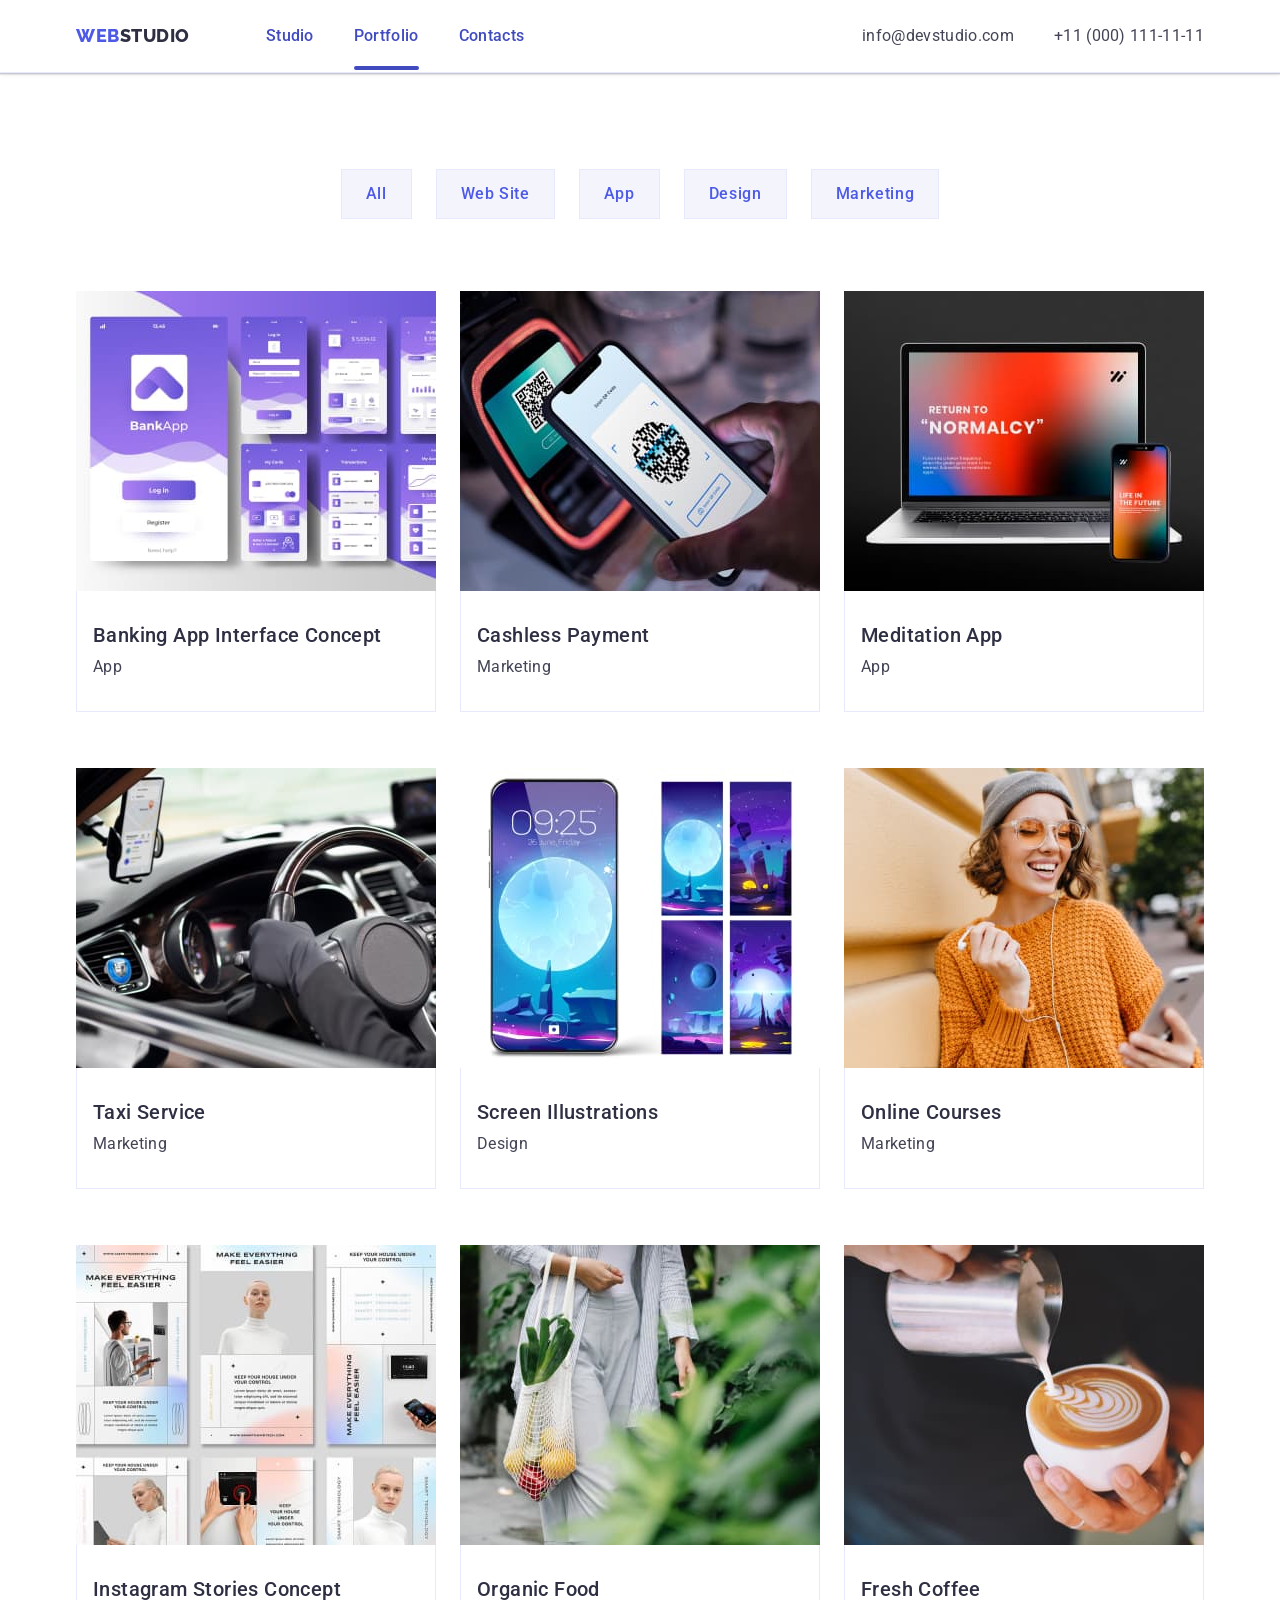
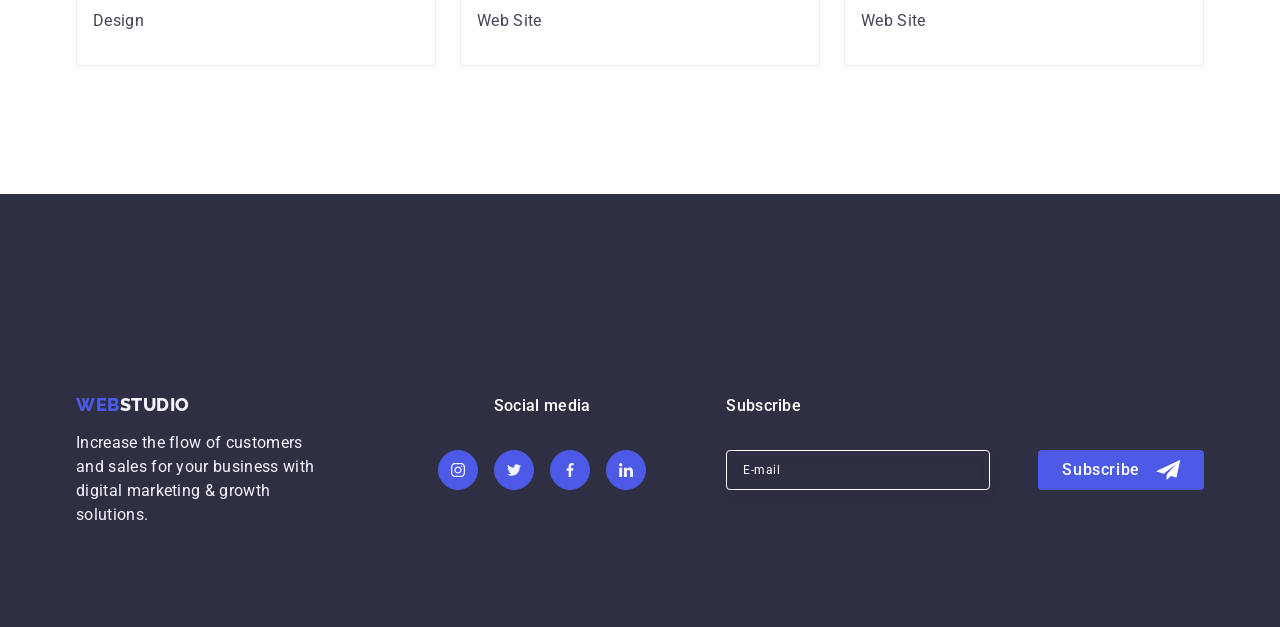
==== portfolio.html @ 53529ffe "first update" ====
<!DOCTYPE html>
<html lang="en">
<head>
    <meta charset="UTF-8">
    <meta http-equiv="X-UA-Compatible" content="IE=edge">
    <meta name="viewport" content="width=device-width, initial-scale=1.0">
    <link rel="preconnect" href="https://fonts.googleapis.com">
    <link rel="preconnect" href="https://fonts.gstatic.com" crossorigin>
    <link href="https://fonts.googleapis.com/css2?family=Raleway:wght@400;500;700;900&family=Roboto:wght@400;500;700;900&display=swap" rel="stylesheet">
    <link rel="stylesheet" href="https://cdnjs.cloudflare.com/ajax/libs/modern-normalize/2.0.0/modern-normalize.min.css" integrity="sha512-4xo8blKMVCiXpTaLzQSLSw3KFOVPWhm/TRtuPVc4WG6kUgjH6J03IBuG7JZPkcWMxJ5huwaBpOpnwYElP/m6wg==" crossorigin="anonymous" referrerpolicy="no-referrer"> 
    <title>Studio</title>
    <link rel="stylesheet" href="https://cdnjs.cloudflare.com/ajax/libs/modern-normalize/2.0.0/modern-normalize.min.css" integrity="sha512-4xo8blKMVCiXpTaLzQSLSw3KFOVPWhm/TRtuPVc4WG6kUgjH6J03IBuG7JZPkcWMxJ5huwaBpOpnwYElP/m6wg==" crossorigin="anonymous" referrerpolicy="no-referrer"> 
    <link rel="stylesheet" href="./css/style.css">   
</head>
<body>
     <!--Header-->
    <header class="header">
           <div class="head-nav container">
        <nav class="header-nav">
            <a class="logo link" href="./index.html">Web<span class="logo-primary">Studio</span></a>
            <ul class="nav-list list">
                <li><a class="header-links link " href="./index.html">Studio</a></li>
                <li><a class="header-links link active" href="./portfolio.html">Portfolio</a></li>
                <li><a class="header-links link " href="">Contacts</a></li>
            </ul>
        </nav>
        <address class="contact list">
        <ul class="contact-list list">
            <li><a class="contact link" href="mailto:info@devstudio.com">info@devstudio.com</a></li>
            <li><a class="contact link" href="tel:+110001111111">+11 (000) 111-11-11</a></li>
            
        </ul>
    </address>
</div>
</header>
<!--Portfolio-->
    <main>  
        <section class="portfolio">
            <div class="portfolio-class container">
            <h1 class="visually-hidden">main heading</h1>
            <ul class="portfolio_list list">
                <li><button class="heading-button" type="button">All</button></li>
                <li><button class="heading-button" type="button">Web Site</button></li>
                <li><button class="heading-button" type="button">App</button></li>
                <li><button class="heading-button" type="button">Design</button></li>
                <li><button class="heading-button" type="button">Marketing</button></li>
            </ul>
            <ul class="team_list list">
                <li class="team_list_list" >
                   <a class="portfolio-link link" href="">
                    <div class="work-img-overflow">
                        <img src="./images/bankingapp.jpg" alt="bankingapp" width="360">
                        <p class="team_list-block-text">14 Stylish and User-Friendly App Design Concepts · Task Manager App · Calorie Tracker App · Exotic Fruit Ecommerce App · Cloud Storage App
                        </p>
                    </div>
                    <div class="portfolio-link_list"> 
                    <h2 class="team-heading">Banking App Interface Concept</h2>
                    <p class="team-pr">App</p>
                </div>
                </a>
                </li>
                <li class="team_list_list">
                    <a class="portfolio-link link" href="">
                        <div class="work-img-overflow">
                        <img src="./images/payments.jpg" alt="cashlesspayments" width="360">
                        <p class="team_list-block-text">14 Stylish and User-Friendly App Design Concepts · Task Manager App · Calorie Tracker App · Exotic Fruit Ecommerce App · Cloud Storage App
                        </p>
                    </div>
                    <div class="portfolio-link_list">    
                    <h2 class="team-heading">Cashless Payment</h2>
                    <p class="team-pr">Marketing</p>
            </div>
                </a> 
                </li>
                <li class="team_list_list">
                    <a class="portfolio-link link" href="">
                        <div class="work-img-overflow">
                        <img src="./images/meditation.jpg" alt="Meditation-App" width="360">
                        <p class="team_list-block-text">14 Stylish and User-Friendly App Design Concepts · Task Manager App · Calorie Tracker App · Exotic Fruit Ecommerce App · Cloud Storage App
                        </p>
                </div>
                    <div class="portfolio-link_list">  
                    <h2 class="team-heading">Meditation App</h2>
                    <p class="team-pr">App</p>
                </div>
                </a>
                </li>
                <li class="team_list_list">
                   <a class="portfolio-link link" href="">
                    <div class="work-img-overflow">
                    <img src="./images/taxiservice.jpg" alt="taxiservice" width="360">
                    <p class="team_list-block-text">14 Stylish and User-Friendly App Design Concepts · Task Manager App · Calorie Tracker App · Exotic Fruit Ecommerce App · Cloud Storage App
                    </p>
                </div>

                    <div class="portfolio-link_list">  
                    <h2 class="team-heading">Taxi Service</h2>
                    <p class="team-pr">Marketing</p>
                </div>
                </a>
                </li>
                <li class="team_list_list">
                  <a class="portfolio-link link" href="">
                    <div class="work-img-overflow">
                    <img src="./images/screen.jpg" alt="Screen-Illustrations" width="360">
                    <p class="team_list-block-text">14 Stylish and User-Friendly App Design Concepts · Task Manager App · Calorie Tracker App · Exotic Fruit Ecommerce App · Cloud Storage App
                    </p>
                </div>
                    <div class="portfolio-link_list"> 
                    <h2 class="team-heading">Screen Illustrations</h2>
                    <p class="team-pr">Design</p>
                </div>
                </a>
                </li>
                <li class="team_list_list">
                    <a class="portfolio-link link" href="">
                        <div class="work-img-overflow">
                        <img src="./images/courses.jpg" alt="online-courses" width="360">
                        <p class="team_list-block-text">14 Stylish and User-Friendly App Design Concepts · Task Manager App · Calorie Tracker App · Exotic Fruit Ecommerce App · Cloud Storage App
                        </p>
                    </div>
                    <div class="portfolio-link_list">
                    <h2 class="team-heading">Online Courses</h2>
                    <p class="team-pr">Marketing</p>
                </div>
                </a>
                </li>
                <li class="team_list_list">
                  <a class="portfolio-link link" href="">
                    <div class="work-img-overflow">
                    <img src="./images/insta.jpg" alt="Instagram-Stories-Concept" width="360">
                    <p class="team_list-block-text">14 Stylish and User-Friendly App Design Concepts · Task Manager App · Calorie Tracker App · Exotic Fruit Ecommerce App · Cloud Storage App
                    </p>

            </div>
                        <div class="portfolio-link_list">    
                    <h2 class="team-heading">Instagram Stories Concept</h2>
                    <p class="team-pr">Design</p>
                </div>
         </a>
    </li>
                <li class="team_list_list">
                  <a class="portfolio-link link" href="">
                    <div class="work-img-overflow">
                    <img src="./images/organic_food.jpg" alt="Organic-Food" width="360">
                    <p class="team_list-block-text">14 Stylish and User-Friendly App Design Concepts · Task Manager App · Calorie Tracker App · Exotic Fruit Ecommerce App · Cloud Storage App
                    </p>
                </div>
                    <div class="portfolio-link_list">    
                    <h2 class="team-heading">Organic Food</h2>
                    <p class="team-pr">Web Site</p>
                </div>
           </a>
        </li>
                <li class="team_list_list">
                    <a class="portfolio-link link" href="">
                        <div class="work-img-overflow">
                        <img src="./images/freshcofe.jpg" alt="Fresh-Coffee" width="360">
                        <p class="team_list-block-text">14 Stylish and User-Friendly App Design Concepts · Task Manager App · Calorie Tracker App · Exotic Fruit Ecommerce App · Cloud Storage App
                        </p>
                    </div>
                    <div class="portfolio-link_list">    
                    <h2 class="team-heading">Fresh Coffee</h2>
                    <p class="team-pr">Web Site</p>
                </div>
            </a>               
       </li>

            </ul>
        </div>
        </section>
    </main>

  <!--Footer-->
  <footer class="footer">
    <div class="footer-container container">
        <div class="footer-parag-logo">
        <a class="logo link logo-footer" href="./index.html">Web<span class="logo-primary-foter">Studio</span></a>            
<p class="footer-paraf">Increase the flow of customers and  sales for your business with digital marketing & growth solutions.</p>
</div>
<div class="socialmedia">
<p class="socialmedia-title">Social media</p>
    <ul class="socialmedia-block-icon list" >
            <li class="team-block-items"><a class="socialmedia-block-media link" href="#"><svg class="team-block-svg" width="24" height="24">
                <use href="./images/icons.svg#icon-instagram-2"></use>
            </svg>
            </a>
        </li>
            <li class="team-block-items"><a class="socialmedia-block-media link" href="#"><svg class="team-block-svg" width="24" height="24">
                <use href="./images/icons.svg#icon-Group"></use>
               </svg>
            </a>
        </li>
            <li class="team-block-items"><a class="socialmedia-block-media link"  href="#"><svg class="team-block-svg" width="24" height="24">
                <use href="./images/icons.svg#icon-facebook-1"></use>
               </svg>
            </a>
        </li >
            <li class="team-block-items"><a class="socialmedia-block-media link" href="#"><svg class="team-block-svg" width="24" height="24">
                <use href="./images/icons.svg#icon-linkedin-1"></use>
               </svg>
            </a>
        </li>
    </ul>    
</div>
<div class="subscribe-class">
    <p class="subscribe">Subscribe</p>
    <form class="form-subscribe">
        <label class="subscribe-label">
        <input id="email"
        class="subscribe-input" 
        type="email" 
        name="email" 
        placeholder="E-mail"></label>
<button class="subscribe-button" type="submit">Subscribe
<svg class="button-subscribe-svg"  width="24" height="24">
<use href="./images/icons.svg#icon-icon-send"></use>  </svg>
</button>
</form>
</div>
</div>
</footer>
</body>
</html>
---- css/style.css ----
*, ::after, ::before {
  box-sizing: border-box;}

:root {
    --color-logo:#4D5AE5;
    --color-backa:#2E2F42;
    --color-new:#e7e9fc;
  }

body {
    font-family: 'Roboto', sans-serif;
    color: #434455;
    background-color: #FFFFFF;
    font-style: normal;
  }
  ul{
	list-style-type: none;
  padding-left: 0; 
  margin: 0;
  }
  
  img {
    display: block;
  }
  main {
    flex-grow: 1;
}
  h1, h2, h3, h4, h5, h6, p { 
    margin-top: 0; 
    margin-bottom: 0; 
}
 .head-nav{
      display: flex;
      justify-content: space-between;
      align-items: center;
 }
  .link{ 
      text-decoration:none;
  }
  .list{
      list-style: none;
      margin: 0;
      padding-left: 0;
  }
   /* --Header 3--*/
  .header{
    border-bottom: 1px solid var(--color-new);
    box-shadow:0px 2px 1px rgba(46, 47, 66, 0.08), 0px 1px 1px rgba(46, 47, 66, 0.16), 0px 1px 6px rgba(46, 47, 66, 0.08);
  }
  .container{
    width: 1158px;
    margin: 0 auto;
    padding: 0 15px 0 15px;
    
  }
   
  .header-nav{
    display: flex; 
    align-items: center; 
  }
  .logo{
      font-family: 'Raleway',sans-serif;
      font-weight: 800;
      font-size: 18px;
      line-height: 1.17;
      letter-spacing: 0.03em;
      text-transform: uppercase;
      color:var(--color-logo);
      text-decoration: none;
      margin-right: 76px;
      }
  .logo-primary{
      font-family: 'Raleway';
      font-weight: 800;
      font-size: 18px;
      line-height: 1.17;
      text-transform: uppercase;
      color: var(--color-backa);
      text-decoration: none;
  }

 .address{
      display: flex;
      justify-content: space-between;
 }
 .nav-list{
        display: flex;
        gap: 40px;
        padding: 24px 0;

 }
  .header-links{
        color:  #404bbf; ;
        font-family: 'Roboto',sans-serif;
        font-style: normal;
        font-weight: 500;
        font-size: 16px;
        line-height: 24px;
        letter-spacing: 0.02em;
        line-height: 1.5;
        padding: 24px 0;
        transition:250ms cubic-bezier(0.4, 0, 0.2, 1); 
   
  }
  .header-links:hover,
  .header-links:focus{
    color:#404BBF;
    transition: color 250ms;
  
    
  }

  .active{
    position: relative;
    transition:color 250ms cubic-bezier(0.4, 0, 0.2, 1);
  }

  .active::after {
    content: '';
    position: absolute;
    bottom: -1px; 
    left: 0; 
    width: 100%;
    height: 4px;
    background-color: #404bbf; 
    border-radius: 2px; 
 
  }
  .contact-list{
    display: flex;
    gap: 40px;
  }
  .contact{
      font-family:'Roboto',sans-serif;
      font-style: normal;
      font-weight: 400;
      font-size: 16px;
      line-height: 24px;
      letter-spacing: 0.02em;
      color: #434455;
      text-decoration: none;
      transition: color 250ms cubic-bezier(0.4, 0, 0.2, 1);
      
    
  }
  .contact:hover,
  .contact:focus{
    color: #404bbf;
    transition: color 250ms;
    transition-timing-function: cubic-bezier(0.4, 0, 0.2, 1);
  }
  .contact_list {
    font-style: normal
  }

  /* --Section 2--*/
  .section-second{
    padding: 120px 0;
  }

  .visually-hidden { position: absolute; 
    width: 1px; 
    height: 1px; 
    margin: -1px; 
    border: 0; 
    padding: 0; 
    white-space: nowrap; 
    clip-path: inset(100%); 
    clip: rect(0 0 0 0); 
    overflow: hidden; }
  .main-section{
    padding: 188px 0;
    background: #2E2F42; 
    background-image: linear-gradient(
      to bottom,
      rgba(46, 47, 66, 0.7),
      rgba(46, 47, 66, 0.7)
      ),
      url(../images/people-office_1.jpg);
    background-repeat: no-repeat; 
    background-size:cover;
    background-position: center;
    transition: background-color 250ms cubic-bezier(0.4, 0, 0.2, 1);
    max-width: 1440px;
    margin: 0 auto;
    
  }

  .main-fon-icon{
    display: flex;
    align-items: center;
    justify-content: center;
    height: 112px;
    margin-bottom: 8px; 
    background-color:#F4F4FD;
    padding: 24px 100px 24px 100px ;
    border: #F4F4FD;
    border-radius: 4px;
  }
  .main-fist-section{
    display: flex;
    flex-direction: column;
    align-items: center;
  }
    .main-section_text{
      display: block;
      text-align: center;
    font-weight: 700;
    font-size: 56px;
    line-height:60px;
    color: #FFFFFF;
    letter-spacing: 0.02em;
    line-height: 1.07;
    max-width: 496px; 
    margin-left: auto; 
    margin-right: auto;
    margin-bottom: 48px;
    margin-bottom: 8px;
  
  }

 .main-section_button{
  font-family: "Roboto", sans-serif;
    background: var(--color-logo);
    letter-spacing: 0.04em;
    color: #FFFFFF;
    cursor: pointer;
    border: #4D5AE5;
    text-align: center;
    background-color: #4d5ae5;
    border-radius: 4px; 
    display: block;
    min-width: 169px;
    height: 56px;
    border: none;
    margin: 0 auto; 
    transition:background-color 250ms cubic-bezier(0.4, 0, 0.2, 1); 
    
 
} 
.main-section_button:hover,
.main-section_button:focus {
  background-color: #404BBF;
 align-items: center;
 transition: color 250ms;
 transition-timing-function: cubic-bezier(0.4, 0, 0.2, 1);
  
}
.main-section-goal {
      display: flex;
      gap: 24px;
}
.main-section-list{
  width:  calc((100% - 72px) / 4);
  padding-left: 0;
  
}
.main-section-heading{
      font-family: 'Roboto',sans-serif;
      font-weight: 500;
      font-size: 20px;
      line-height: 24px;
      letter-spacing: 0.02em;
      color: var(--color-backa); 
      padding-bottom: 8px; 
      
}
.main-section-heading-paraf{
      font-family: 'Roboto',sans-serif;
      font-weight: 400;
      font-size: 16px;
      line-height: 24px;
      letter-spacing: 0.02em;
}

 /* --Section 3--*/
.images{
  padding-bottom: 120px;
}
.images-title{
      font-size: 36px;
      line-height: 1.11;
      text-align: center;
      margin-bottom: 72px;
      text-transform: capitalize;
      color:var(--color-backa);
      margin-left: auto; 
      margin-right: auto;
}
.images-gadget{
    display: flex;
    gap: 24px;
}
.images-gadget-list{
  width: calc((100% - 48px) / 3);
  padding-left: 0;
}
.team{
    background-color: #F4F4FD;
      margin: 0 auto;  
      padding: 120px 0;  
}
.our-team-list{
  display: flex; 
  gap: 24px;
}
.our-team{
    font-size: 36px;
    line-height: 1.11;
    text-align: center;
    margin-bottom: 72px;
    margin-top: 120px;
    letter-spacing: 0.02em;
    color:var(--color-backa);
    text-transform: capitalize;
    margin-left: auto; 
    margin-right: auto;
}
.employee{ 
  padding: 32px 0;
}
.team-head{
  font-family: 'Roboto';
  font-style: normal;
  font-weight: 500;
  font-size: 20px;
  line-height: 24px;
    color: var(--color-backa);
    line-height: 1.2;
    margin-bottom: 8px;
    text-align: center;
    
}
.team-paraf{
    font-family:'Roboto',sans-serif;
    font-weight: 400;
    font-size: 16px;
    line-height: 24px;
    letter-spacing: 0.02em;
    line-height: 1.5;
    color: #434455;
    text-align:center;
}
.team-img{
  background-color: #FFFFFF
}
.team-info-link{
  background-color: #FFFFFF;
  box-shadow: 0px 1px 6px rgba(46, 47, 66, 0.08), 0px 1px 1px rgba(46, 47, 66, 0.16), 0px 2px 1px rgba(46, 47, 66, 0.08);
  border-radius: 0px 0px 4px 4px;
  margin-bottom:120px;
  width: calc((100% - 72px) / 4);
  padding-left: 0;
  
}
.team-information{
    display: flex;
    gap: 24px;  
  }
.team-block-pad{
  padding: 32px 0;
}
  .team-block-icon{
    display: flex;
    justify-content: center;
    gap:24px;
    padding-top:8px ;
   }

  .team-block-items{
    width: 40px;
    height: 40px;
    
  }
 .team-block-media{
  background-color: #4D5AE5;
  display: flex;
  align-items: center;
  justify-content: center;
  padding: 12px;
  border-radius: 50%;
  border: 1px solid #4D5AE5;
  width: 100%;
  height: 100%;
  transition:background-color 250ms cubic-bezier(0.4, 0, 0.2, 1); 
  
 }
 
 .team-block-media:hover,
 .team-block-media:focus {
  background-color:#404BBF;
  color: #404bbf; 
 }
  .team-block-svg{
    fill:#f4f4fd;
  }
  
  /* --Section 5--*/

.customers-title{
text-align: center;
font-weight: 700;
font-size: 36px;
line-height: 40px;
letter-spacing: 0.02em;
text-transform: capitalize;
color: #2E2F42;
margin-left: auto; 
margin-right: auto;
padding-top: 120px;
margin-bottom: 72px;
line-height: 1.11;
}

.customers-icon-logo{
padding: 16px 32px;
width: 100%;
  height: 100%;
  border: 1px solid #8E8F99;
  border-radius: 4px;
  display: flex;
  align-items:center;
  justify-content: center;;
  color: #8e8f99;
  transition : border-color 250ms cubic-bezier(0.4, 0, 0.2, 1), color 250ms cubic-bezier(0.4, 0, 0.2, 1); 
}
  .customers-icon-logo:hover,
  .customers-icon-logo:focus{
    border-color: #404bbf;  
    color: #404bbf; 

}

.customers{
  padding: 120px 0;
;
}
.customers-icon{
  margin-left: auto;
  margin-right: auto;
  height:88px;
  width:  calc((100% - 120px) / 6);
  transition: color 250ms;
}

.customers-item{
  display: flex;
  gap: 24px;  
}
.customers-pict{
  fill: currentColor;
}
.customers-pict:hover,
.customers-pict:focus{
  fill: #4D5AE5;
}

 /* --footer--*/
.footer{
  background: var(--color-backa);
  padding: 100px 0;
}
.footer-container{
  display: flex;
  align-items: baseline;
  
}
.footer-parag-logo{
  margin-right: 120px;
}
.logo-footer{
  display: inline-block;
  margin-bottom: 16px; 
}

.footer-paraf{
    font-family: 'Roboto',sans-serif;
    font-weight: 400;
    font-size: 16px;
    line-height: 24px;
    letter-spacing: 0.02em;
    color: #F4F4FD;
    max-width: 264px;
}
.logo-primary-foter{
font-family: 'Raleway';
font-style: normal;
font-weight: 800;
font-size: 18px;
line-height: 21px;
color: #F4F4FD;

}
.socialmedia-title{
font-weight: 500;
font-size: 16px;
line-height: 24px;
color: #FFFFFF;
padding-bottom: 16px;
line-height: 1.5;
letter-spacing: 0.02em;
margin-bottom: 16px;
}
.socialmedia {
  display: flex;
  flex-flow: column;
  align-items: center;
  justify-content: right;
}
.socialmedia-block-icon{
  display: flex;
  gap: 16px;
}
.subscribe{
font-weight: 500;
font-size: 16px;
line-height: 24px;
letter-spacing: 0.02em;
color: #FFFFFF;
margin-bottom: 16px;
}

.form-subscribe{
display: flex;
gap: 24px;
padding-top: 16px;



}
.subscribe-class{
  margin-left: 80px;
  display: flex;
  flex-direction: column;
  margin-top: 100px;
  
}
.subscribe-label{
display: flex;
flex-direction: column;
}
.subscribe-input{
  border: 1px solid #FFFFFF;
filter: drop-shadow(0px 4px 4px rgba(0, 0, 0, 0.15));
border-radius: 4px;
background:#2E2F42;
color: #FFFFFF;
font-weight: 400;
font-size: 12px;
line-height: 24px;
display: flex;
align-items: center;
letter-spacing: 0.04em;
width: 264px; 
height: 40px;
background-color: transparent; 
line-height: 1.5;
letter-spacing: 0.04em;
padding-left: 16px; 

}
.subscribe-input::placeholder{
  font-weight: 400;
  font-size: 12px;
  line-height: 24px;
  letter-spacing: 0.04em;
  color: #ffffff; 
  }
.subscribe-button{
  display: flex;
justify-content: center;
align-items: center;
padding: 8px 24px;
bottom: 42.31%;
background: #4D5AE5;
border-radius: 4px;
color: #FFFFFF;
font-family: "Roboto", sans-serif;
line-height: 1.5;
margin-left: 24px;
font-style: normal;
font-weight: 500;
font-size: 16px;
line-height: 24px;
text-align: center;
letter-spacing: 0.04em;
cursor: pointer;
border-color:#4D5AE5;
border-radius:4px;
min-width: 165px;
height: 40px;
border: none;

}
.subscribe-label{
gap:24px;
}
.subscribe-button:hover,
.subscribe-button:focus{
  border-color: #404BBF;
  border-radius: 4px;
  color: 250ms cubic-bezier(0.4, 0, 0.2, 1);
}
.button-subscribe-svg{
  margin-left: 16px;
}


/* --portfolio--*/
.address{
  font-style: normal;
  justify-content: center;
}
.portfolio{
  padding: 96px 0 120px 0;
}
.portfolio_list{
  display: flex;
  justify-content: center;
  gap: 24px; 
  margin-bottom: 72px;

}
.portfolio-link{
  display: block; 
  transition: box-shadow 250ms cubic-bezier(0.4, 0, 0.2, 1); 
}

.portfolio-link_list{
  padding: 32px 16px;
  border: 1px solid var(--color-new);
  border-top: none; 
  margin-bottom: 8px;
}
.heading-button{
    background-color:  #F4F4FD;
    border: 1px solid var(--color-new);
    color:  #4d5ae5;
    font-family: "Roboto", sans-serif;
    font-weight: 500;
    font-size: 16px;
    line-height: 1.5;
    letter-spacing: 0.04em;
    cursor: pointer;
    padding: 12px 24px 12px 24px;
    transition:color 250ms cubic-bezier(0.4, 0, 0.2, 1), background-color 250ms cubic-bezier(0.4, 0, 0.2, 1), border-color 250ms cubic-bezier(0.4, 0, 0.2, 1), box-shadow 250ms cubic-bezier(0.4, 0, 0.2, 1);
   
}
.heading-button:hover,
.heading-button:focus {
    background-color: #404BBF;
    font-family: "Roboto", sans-serif;
    font-weight: 500;
    font-size: 16px;
    line-height: 24px;
    border: 1px solid transparent;
    letter-spacing: 0.04em;
    color: #FFFFFF;
    border-radius: 4px;
     transition: color 250ms;
     transition-timing-function: cubic-bezier(0.4, 0, 0.2, 1);
     box-shadow: 0px 3px 1px rgba(0, 0, 0, 0.1), 0px 2px 1px rgba(0, 0, 0, 0.08), 0px 2px 2px rgba(0, 0, 0, 0.12); 

    }

  .team_list {
    display: flex;
    flex-wrap: wrap;
    column-gap: 24px;
    row-gap: 48px;
  }
.team_list_list{
  width: calc((100% - 48px) / 3);
  padding-left: 0;
  transition: box-shadow 250ms cubic-bezier(0.4, 0, 0.2, 1); 

}

.work-img-overflow{ 
  position: relative; 
  overflow: hidden; 
}
.portfolio-link:hover .team_list-block-text,
.portfolio-link:focus .team_list-block-text{
  transform: translateY(0%);
}

.portfolio-link:hover,
.portfolio-link:focus {
  box-shadow:0px 1px 6px rgba(46, 47, 66, 0.08), 0px 1px 1px rgba(46, 47, 66, 0.16), 0px 2px 1px rgba(46, 47, 66, 0.08);
}
.team_list-block-text{
  position: absolute;
  top: 0;
  left: 0;
  height: 100%;
  width: 100%;
  transform: translateY(100%);
  transition: transform 250ms cubic-bezier(0.4, 0, 0.2, 1);
  background-color: #4d5ae5;
  font-size: 16px;
  line-height: 1.5;
  letter-spacing: 0.02em; 
  color: #f4f4fd; 
  padding: 40px 32px; 
}
  

.team-heading{
  font-family: 'Roboto', sans-serif;
  font-weight: 500;
  font-size: 20px;
  line-height: 24px;
  letter-spacing: 0.02em;
  color: var(--color-backa);
  line-height: 1.2;
  margin-bottom: 8px;
  text-align: left;
  
}
.team-pr{
  font-family:'Roboto',sans-serif;
  font-weight: 400;
  font-size: 16px;
  line-height: 24px;
  letter-spacing: 0.02em;
  line-height: 1.5;
  color: #434455;
  text-align:left;
}

.socialmedia-block-media{
  background-color: #4D5AE5;
  display: flex;
  align-items: center;
  justify-content: center;
  padding: 12px;
  border-radius: 50%;
  border: 1px solid #4D5AE5;
  width: 100%;
  height: 100%;
  transition:background-color 250ms cubic-bezier(0.4, 0, 0.2, 1);
}
 .socialmedia-block-media:hover,
 .socialmedia-block-media:focus {
  background-color: rgba(49, 208, 170, 1);
}

.backdrop{
  position: fixed;
  top: 0;
  width: 100%;
  height: 100%;
  z-index: 2;
  background-color: rgba(46, 47, 66, 0.4);
  transition: opacity 250ms cubic-bezier(0.4, 0, 0.2, 1), visibility 250ms cubic-bezier(0.4, 0, 0.2, 1); 
}

  .modal{
    position: absolute;
    top: 50%;
    left: 50%;
    transform: translate(-50%,-50%);
    min-height:584px ;
    width:408px ;
    background: #FCFCFC;
    box-shadow: 0px 1px 1px rgba(0, 0, 0, 0.14), 0px 1px 3px rgba(0, 0, 0, 0.12), 0px 2px 1px rgba(0, 0, 0, 0.2);
    border-radius: 4px;
    transition: transform 250ms cubic-bezier(0.4, 0, 0.2, 1);
    padding: 72px 24px 24px; 
  }
  .modal-btn{
    position: absolute;
      right: 24px;
      top: 24px;
      width: 24px;
      height: 24px;
      background: #E7E9FC;
      border: 1px solid rgba(0, 0, 0, 0.1);
      border-radius:50%;
      cursor: pointer;
      display: flex;
      align-items:center;
      justify-content: center;
      padding: 0;
      transition: background-color 250ms cubic-bezier(0.4, 0, 0.2, 1), border 250ms cubic-bezier(0.4, 0, 0.2, 1); 
    
    }
    .modal-btn:hover,  
    .modal-btn:focus{
      fill: #ffffff;
      background-color: #404bbf; 
      border: none;
    } 
    
    .button_icon{
      transition: fill 250ms cubic-bezier(0.4, 0, 0.2, 1);
    }


.is-hidden{
  visibility:hidden;
  opacity:0;
  pointer-events:none;
}
.name-form{
  margin-bottom: 8px;
}
.form-paraf{
font-weight: 500;
font-size: 16px;
line-height: 24px;
letter-spacing: 0.02em;
color: #2E2F42;
text-align: center;
margin-bottom: 16px;
}
.form{
  display: flex;
  flex-direction: column;
  padding: 8px;
  max-width: 360px;

}
.wrap-form{
  position: relative;
  margin-bottom: 8px;
}

.form-block-svg{
  position: absolute;
  transform: translateY(-50%); 
  top:50%;
  left: 16px;
  color:#2E2F42;
  stroke: #2E2F42;
  transition: fill 250ms cubic-bezier(0.4, 0, 0.2, 1); 
}
.form-block-svg:hover{
  stroke:#4D5AE5;
  fill: #4D5AE5;
}
.form-input:focus + .form-block-svg {
  fill:   #4D5AE5;

  }




.form-label{
display: flex;
flex-direction: column;
font-style: normal;
font-weight: 400;
font-size: 12px;
line-height: 14px;
letter-spacing: 0.04em;
line-height: 1.17;
color: #8e8f99;
display: block; 
margin-bottom: 4px;


}

.form-input{
  position: relative;
  border:1px solid rgba(46, 47, 66, 0.4);
  border-radius: 4px;
  width: 100%;
  height: 40px;
  display: block;
  margin: 8px 0px 8px 0px;
  padding-left: 38px;
  outline: transparent;
  border-color: 300ms linear;
  transition: border-color 250ms cubic-bezier(0.4, 0, 0.2, 1);
  outline: transparent;
  background-color: transparent; 
}

.form-input:hover,
.form-input:focus{
  border-color: #4D5AE5;
  border-radius: 4px;
  color: 250ms cubic-bezier(0.4, 0, 0.2, 1);
}


.textarea-cnt{
  margin-bottom: 16px;
}
.form-textarea{
  width: 100%; 
  border:1px solid rgba(46, 47, 66, 0.4);
  border-radius: 4px;
  padding: 8px 16px;
  height: 120px;
  display: block;
  resize: none;
  padding-top: 8px;
  padding-left: 16px;
  font-size: 12px;
  line-height: 1.17; 
  letter-spacing: 0.04em;
  color: rgba(46, 47, 66, 0.4);
  background-color: transparent; 
  outline: transparent;
  resize: none; 
  transition: border-color 250ms cubic-bezier(0.4, 0, 0.2, 1);
}
.form-textarea:hover,
.form-textarea:focus{
  border-color: #4D5AE5;
  border-radius: 4px;
  color: 250ms cubic-bezier(0.4, 0, 0.2, 1);
}
.form-textarea::placeholder{
  font-weight: 400;
  font-size: 12px;
  line-height: 14px;
  letter-spacing: 0.04em;
  color: rgba(46, 47, 66, 0.4);
}

.form-button{
  text-align: center;
  font-weight: 500;
  background-color: #4d5ae5;
  border-radius: 4px; 
  line-height: 1.5;
  letter-spacing: 0.04em;
  display: block;
  min-width: 169px;
  height: 56px;
  border: none;
  margin: 0 auto; 
  transition:background-color 250ms cubic-bezier(0.4, 0, 0.2, 1); 
  color: #FFFFFF;
  margin-top: 24px;
  margin-bottom: 24px;
  cursor: pointer;
  box-shadow: 0px 4px 4px rgba(0, 0, 0, 0.15);
  
}
.form-button:hover,
.form-button:focus {
  background-color: #404BBF;
 align-items: center;
 transition: color 250ms;
 transition-timing-function: cubic-bezier(0.4, 0, 0.2, 1);
}
.checkbox-form{
  margin-bottom: 24px;
}
.agree-form{
font-weight: 400;
font-size: 12px;
line-height:  1.17;
letter-spacing: 0.04em;
color: #8E8F99;
cursor: pointer;
align-items:center;
}
.agree-form a{
font-weight: 400;
font-size: 12px;
line-height: 16px;
letter-spacing: 0.04em;
text-decoration-line: underline;
color: #4D5AE5;
padding-left: 8px;
text-decoration: underline;
}
.checkbox-span {
  display: inline-flex;
  align-items: center;
  justify-content: center;
  fill: transparent; 
  width: 16px;
  height: 16px;
  border: 1px solid rgba(46, 47, 66, 0.4); 
  border-radius: 2px;
  transition: background-color 250ms cubic-bezier(0.4, 0, 0.2, 1), border 250ms cubic-bezier(0.4, 0, 0.2, 1), fill 250ms cubic-bezier(0.4, 0, 0.2, 1);
}
  .checkbox:checked + .agree-form span{
  background: #404bbf;
  border: none;
fill:#F4F4FD; 
}

.checkbox-link{
  text-decoration: underline;
}
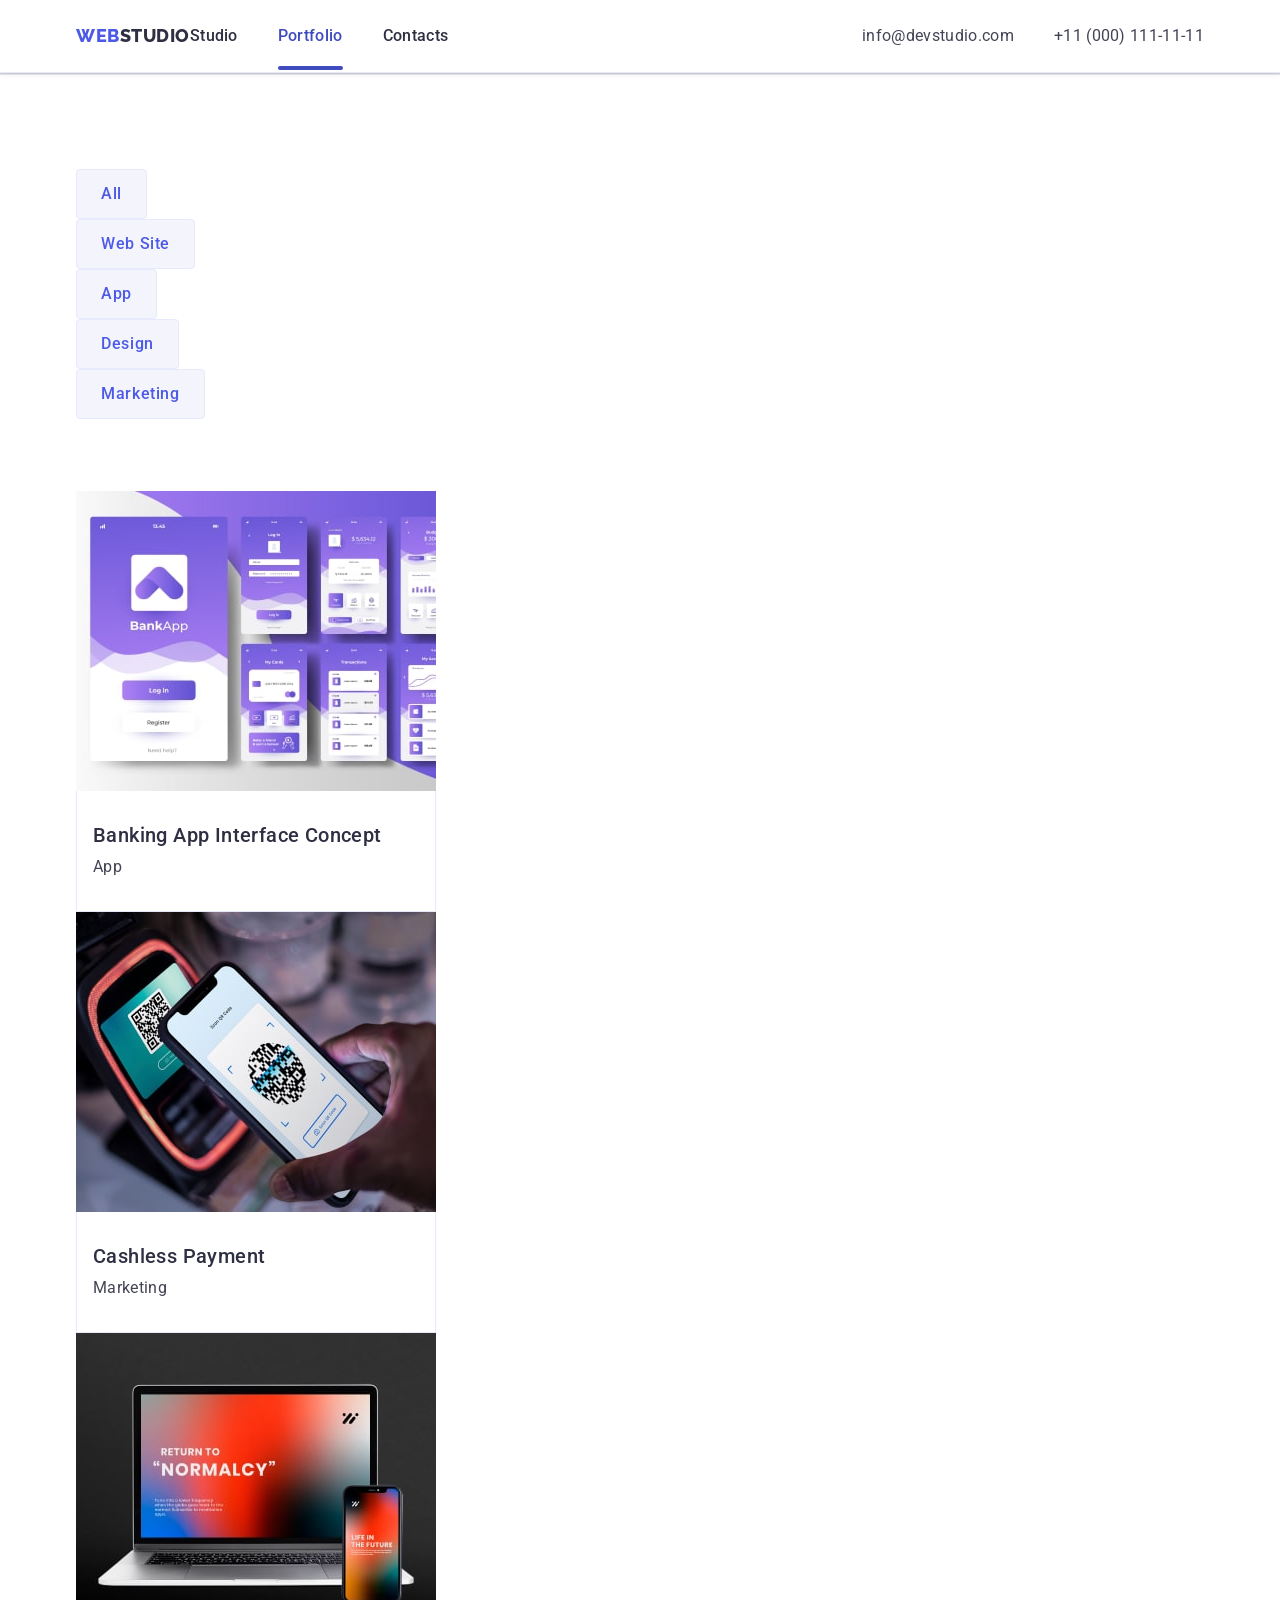
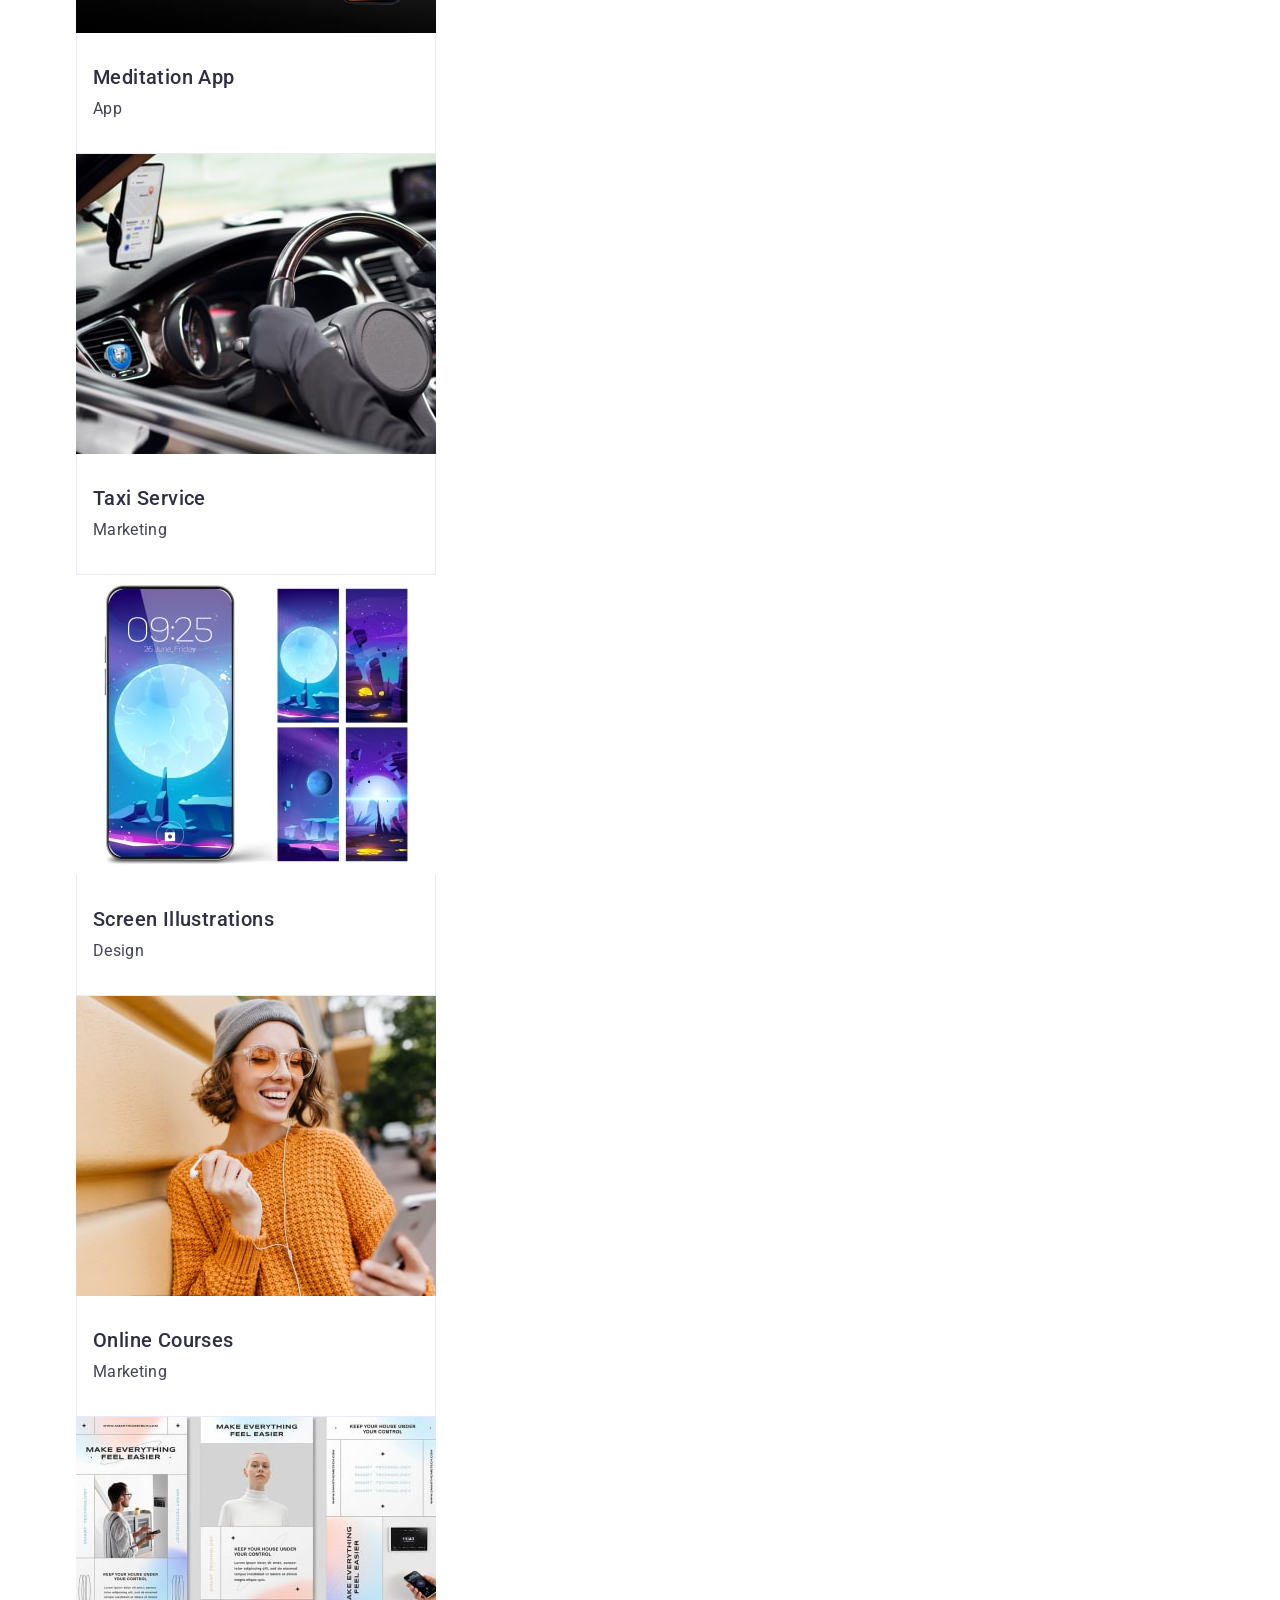
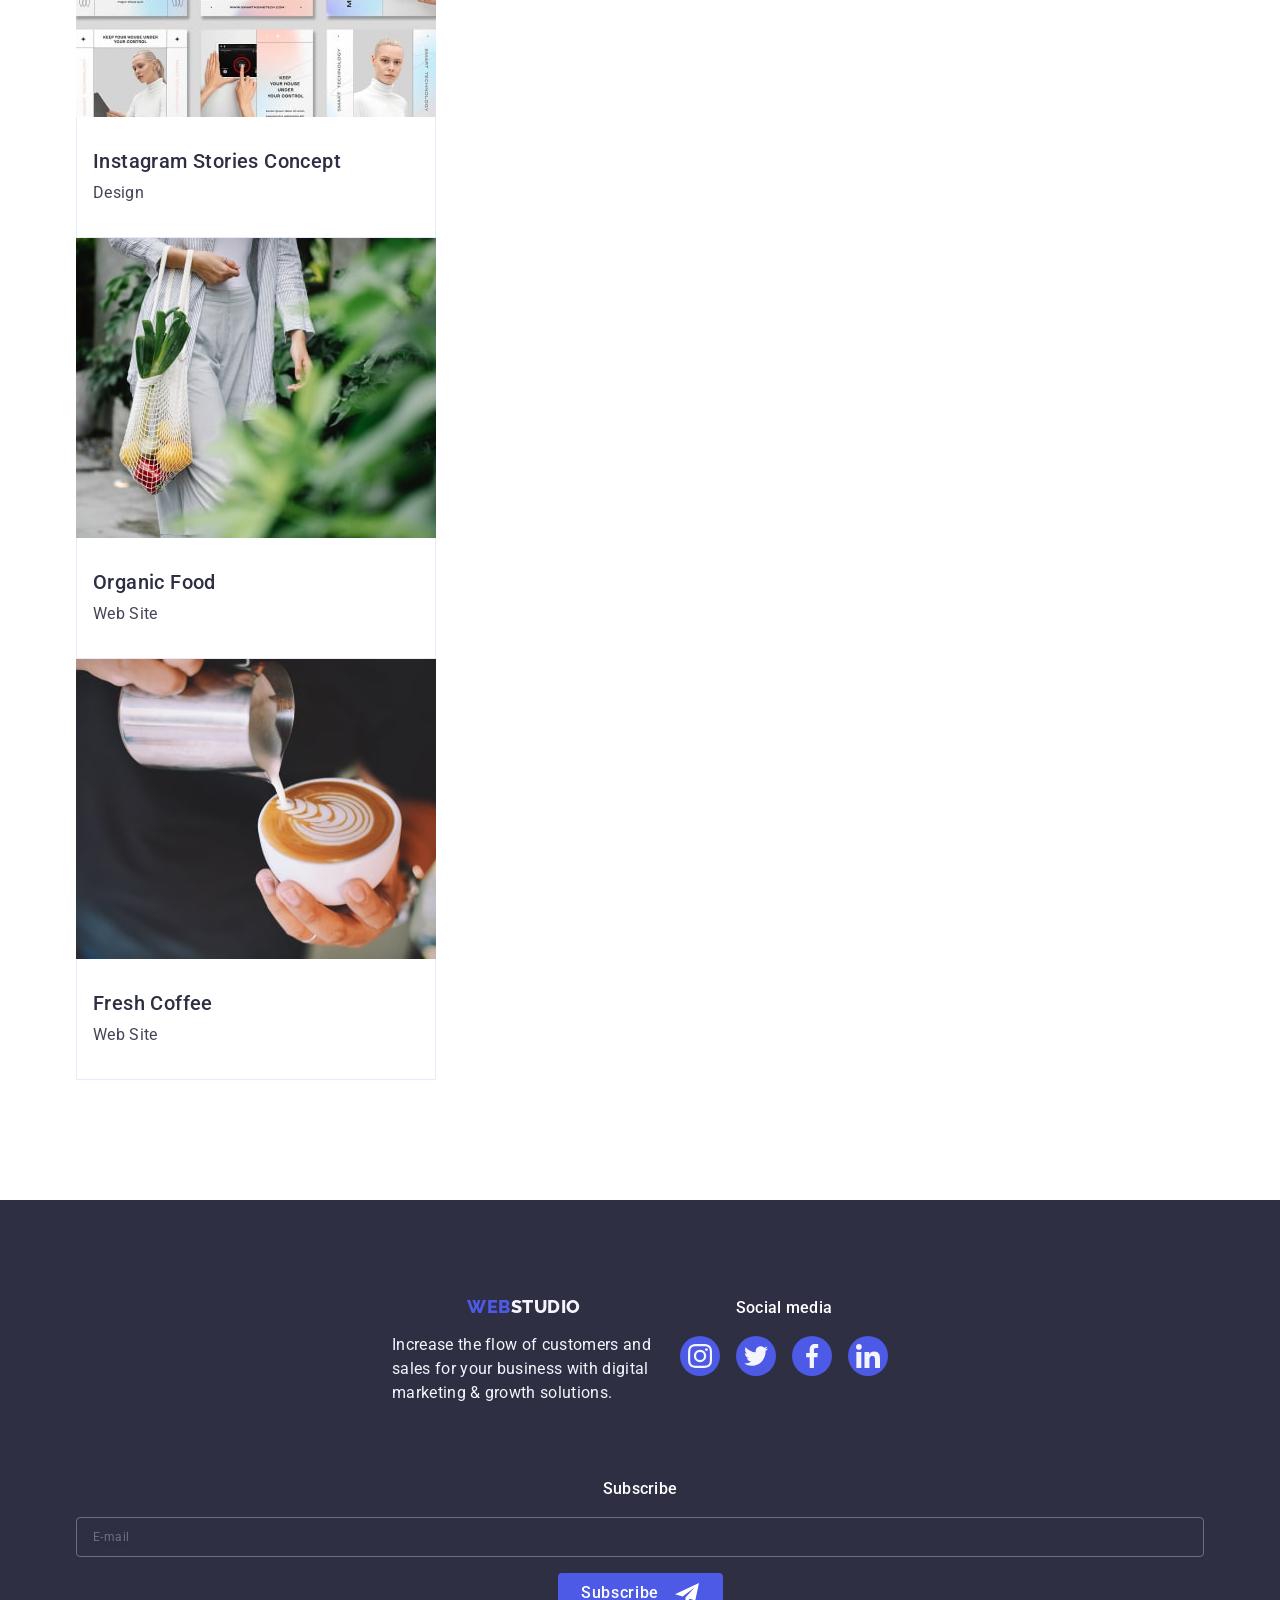
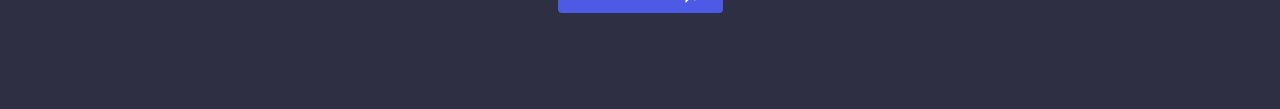
==== commit 0f19e117: "1" ====
--- a/portfolio.html
+++ b/portfolio.html
@@ -1,224 +1,354 @@
 <!DOCTYPE html>
 <html lang="en">
-<head>
-    <meta charset="UTF-8">
-    <meta http-equiv="X-UA-Compatible" content="IE=edge">
-    <meta name="viewport" content="width=device-width, initial-scale=1.0">
-    <link rel="preconnect" href="https://fonts.googleapis.com">
-    <link rel="preconnect" href="https://fonts.gstatic.com" crossorigin>
-    <link href="https://fonts.googleapis.com/css2?family=Raleway:wght@400;500;700;900&family=Roboto:wght@400;500;700;900&display=swap" rel="stylesheet">
-    <link rel="stylesheet" href="https://cdnjs.cloudflare.com/ajax/libs/modern-normalize/2.0.0/modern-normalize.min.css" integrity="sha512-4xo8blKMVCiXpTaLzQSLSw3KFOVPWhm/TRtuPVc4WG6kUgjH6J03IBuG7JZPkcWMxJ5huwaBpOpnwYElP/m6wg==" crossorigin="anonymous" referrerpolicy="no-referrer"> 
-    <title>Studio</title>
-    <link rel="stylesheet" href="https://cdnjs.cloudflare.com/ajax/libs/modern-normalize/2.0.0/modern-normalize.min.css" integrity="sha512-4xo8blKMVCiXpTaLzQSLSw3KFOVPWhm/TRtuPVc4WG6kUgjH6J03IBuG7JZPkcWMxJ5huwaBpOpnwYElP/m6wg==" crossorigin="anonymous" referrerpolicy="no-referrer"> 
-    <link rel="stylesheet" href="./css/style.css">   
-</head>
-<body>
-     <!--Header-->
+  <head>
+    <meta charset="UTF-8" />
+    <meta name="description" content="Effective Solutions for Your Business" />
+    <title>Web Studio</title>
+    <link rel="preconnect" href="https://fonts.googleapis.com" />
+    <link rel="preconnect" href="https://fonts.gstatic.com" />
+    <link rel="preconnect" href="https://fonts.gstatic.com" />
+    <link
+      href="https://fonts.googleapis.com/css2?family=Roboto:wght@400;700&display=swap"
+      rel="stylesheet"
+    />
+    <link rel="preconnect" href="https://fonts.googleapis.com" />
+    <link rel="preconnect" href="https://fonts.gstatic.com" crossorigin />
+    <link
+      href="https://fonts.googleapis.com/css2?family=Raleway:wght@400;700&display=swap"
+      rel="stylesheet"
+    />
+    <link
+      rel="stylesheet"
+      href="https://cdnjs.cloudflare.com/ajax/libs/modern-normalize/2.0.0/modern-normalize.min.css"
+      integrity="sha512-4xo8blKMVCiXpTaLzQSLSw3KFOVPWhm/TRtuPVc4WG6kUgjH6J03IBuG7JZPkcWMxJ5huwaBpOpnwYElP/m6wg=="
+      crossorigin="anonymous"
+      referrerpolicy="no-referrer"
+    />
+    <link rel="stylesheet" href="./css/styles.css" />
+  </head>
+  <body>
     <header class="header">
-           <div class="head-nav container">
-        <nav class="header-nav">
-            <a class="logo link" href="./index.html">Web<span class="logo-primary">Studio</span></a>
-            <ul class="nav-list list">
-                <li><a class="header-links link " href="./index.html">Studio</a></li>
-                <li><a class="header-links link active" href="./portfolio.html">Portfolio</a></li>
-                <li><a class="header-links link " href="">Contacts</a></li>
-            </ul>
+      <div class="container">
+        <nav class="page-nav">
+          <a class="logo link" href="./index.html" target="_self"
+            >Web<span class="logo-web">Studio</span></a
+          >
+          <ul class="list">
+            <li>
+              <a class="nav-link link" href="./index.html" target="_self"
+                >Studio</a
+              >
+            </li>
+            <li>
+              <a
+                class="nav-link link current-page"
+                href="./portfolio.html"
+                target="_self"
+                >Portfolio</a
+              >
+            </li>
+            <li>
+              <a class="nav-link link" href="">Contacts</a>
+            </li>
+          </ul>
         </nav>
-        <address class="contact list">
-        <ul class="contact-list list">
-            <li><a class="contact link" href="mailto:info@devstudio.com">info@devstudio.com</a></li>
-            <li><a class="contact link" href="tel:+110001111111">+11 (000) 111-11-11</a></li>
-            
-        </ul>
-    </address>
-</div>
-</header>
-<!--Portfolio-->
-    <main>  
-        <section class="portfolio">
-            <div class="portfolio-class container">
-            <h1 class="visually-hidden">main heading</h1>
-            <ul class="portfolio_list list">
-                <li><button class="heading-button" type="button">All</button></li>
-                <li><button class="heading-button" type="button">Web Site</button></li>
-                <li><button class="heading-button" type="button">App</button></li>
-                <li><button class="heading-button" type="button">Design</button></li>
-                <li><button class="heading-button" type="button">Marketing</button></li>
-            </ul>
-            <ul class="team_list list">
-                <li class="team_list_list" >
-                   <a class="portfolio-link link" href="">
-                    <div class="work-img-overflow">
-                        <img src="./images/bankingapp.jpg" alt="bankingapp" width="360">
-                        <p class="team_list-block-text">14 Stylish and User-Friendly App Design Concepts · Task Manager App · Calorie Tracker App · Exotic Fruit Ecommerce App · Cloud Storage App
-                        </p>
-                    </div>
-                    <div class="portfolio-link_list"> 
-                    <h2 class="team-heading">Banking App Interface Concept</h2>
-                    <p class="team-pr">App</p>
-                </div>
-                </a>
-                </li>
-                <li class="team_list_list">
-                    <a class="portfolio-link link" href="">
-                        <div class="work-img-overflow">
-                        <img src="./images/payments.jpg" alt="cashlesspayments" width="360">
-                        <p class="team_list-block-text">14 Stylish and User-Friendly App Design Concepts · Task Manager App · Calorie Tracker App · Exotic Fruit Ecommerce App · Cloud Storage App
-                        </p>
-                    </div>
-                    <div class="portfolio-link_list">    
-                    <h2 class="team-heading">Cashless Payment</h2>
-                    <p class="team-pr">Marketing</p>
-            </div>
-                </a> 
-                </li>
-                <li class="team_list_list">
-                    <a class="portfolio-link link" href="">
-                        <div class="work-img-overflow">
-                        <img src="./images/meditation.jpg" alt="Meditation-App" width="360">
-                        <p class="team_list-block-text">14 Stylish and User-Friendly App Design Concepts · Task Manager App · Calorie Tracker App · Exotic Fruit Ecommerce App · Cloud Storage App
-                        </p>
-                </div>
-                    <div class="portfolio-link_list">  
-                    <h2 class="team-heading">Meditation App</h2>
-                    <p class="team-pr">App</p>
-                </div>
-                </a>
-                </li>
-                <li class="team_list_list">
-                   <a class="portfolio-link link" href="">
-                    <div class="work-img-overflow">
-                    <img src="./images/taxiservice.jpg" alt="taxiservice" width="360">
-                    <p class="team_list-block-text">14 Stylish and User-Friendly App Design Concepts · Task Manager App · Calorie Tracker App · Exotic Fruit Ecommerce App · Cloud Storage App
-                    </p>
-                </div>
 
-                    <div class="portfolio-link_list">  
-                    <h2 class="team-heading">Taxi Service</h2>
-                    <p class="team-pr">Marketing</p>
-                </div>
-                </a>
-                </li>
-                <li class="team_list_list">
-                  <a class="portfolio-link link" href="">
-                    <div class="work-img-overflow">
-                    <img src="./images/screen.jpg" alt="Screen-Illustrations" width="360">
-                    <p class="team_list-block-text">14 Stylish and User-Friendly App Design Concepts · Task Manager App · Calorie Tracker App · Exotic Fruit Ecommerce App · Cloud Storage App
-                    </p>
-                </div>
-                    <div class="portfolio-link_list"> 
-                    <h2 class="team-heading">Screen Illustrations</h2>
-                    <p class="team-pr">Design</p>
-                </div>
-                </a>
-                </li>
-                <li class="team_list_list">
-                    <a class="portfolio-link link" href="">
-                        <div class="work-img-overflow">
-                        <img src="./images/courses.jpg" alt="online-courses" width="360">
-                        <p class="team_list-block-text">14 Stylish and User-Friendly App Design Concepts · Task Manager App · Calorie Tracker App · Exotic Fruit Ecommerce App · Cloud Storage App
-                        </p>
-                    </div>
-                    <div class="portfolio-link_list">
-                    <h2 class="team-heading">Online Courses</h2>
-                    <p class="team-pr">Marketing</p>
-                </div>
-                </a>
-                </li>
-                <li class="team_list_list">
-                  <a class="portfolio-link link" href="">
-                    <div class="work-img-overflow">
-                    <img src="./images/insta.jpg" alt="Instagram-Stories-Concept" width="360">
-                    <p class="team_list-block-text">14 Stylish and User-Friendly App Design Concepts · Task Manager App · Calorie Tracker App · Exotic Fruit Ecommerce App · Cloud Storage App
-                    </p>
+        <address class="address">
+          <ul class="list">
+            <li>
+              <a
+                class="address-link link"
+                href="mailto:info@devstudio.com"
+                target="_blank"
+                >info@devstudio.com</a
+              >
+            </li>
+            <li>
+              <a
+                class="address-link link"
+                href="tel:+110001111111"
+                target="_blank"
+                >+11 (000) 111-11-11</a
+              >
+            </li>
+          </ul>
+        </address>
+      </div>
+    </header>
 
-            </div>
-                        <div class="portfolio-link_list">    
-                    <h2 class="team-heading">Instagram Stories Concept</h2>
-                    <p class="team-pr">Design</p>
-                </div>
-         </a>
-    </li>
-                <li class="team_list_list">
-                  <a class="portfolio-link link" href="">
-                    <div class="work-img-overflow">
-                    <img src="./images/organic_food.jpg" alt="Organic-Food" width="360">
-                    <p class="team_list-block-text">14 Stylish and User-Friendly App Design Concepts · Task Manager App · Calorie Tracker App · Exotic Fruit Ecommerce App · Cloud Storage App
-                    </p>
-                </div>
-                    <div class="portfolio-link_list">    
-                    <h2 class="team-heading">Organic Food</h2>
-                    <p class="team-pr">Web Site</p>
-                </div>
-           </a>
-        </li>
-                <li class="team_list_list">
-                    <a class="portfolio-link link" href="">
-                        <div class="work-img-overflow">
-                        <img src="./images/freshcofe.jpg" alt="Fresh-Coffee" width="360">
-                        <p class="team_list-block-text">14 Stylish and User-Friendly App Design Concepts · Task Manager App · Calorie Tracker App · Exotic Fruit Ecommerce App · Cloud Storage App
-                        </p>
-                    </div>
-                    <div class="portfolio-link_list">    
-                    <h2 class="team-heading">Fresh Coffee</h2>
-                    <p class="team-pr">Web Site</p>
-                </div>
-            </a>               
-       </li>
+    <main>
+      <section class="section-filter">
+        <div class="container">
+          <h1 hidden class="page-title">Filter</h1>
+          <ul class="list filter-buttons">
+            <li><button class="button" type="button">All</button></li>
+            <li><button class="button" type="button">Web Site</button></li>
+            <li><button class="button" type="button">App</button></li>
+            <li><button class="button" type="button">Design</button></li>
+            <li><button class="button" type="button">Marketing</button></li>
+          </ul>
 
-            </ul>
+          <ul class="list filter-list">
+            <li class="item">
+              <a class="link" href="">
+                <div class="overlay">
+                  <img
+                    src="./images/portfolio-img-1.jpg"
+                    alt="photo Banking App Interface Concept"
+                    width="360"
+                    height="300"
+                  />
+                  <p class="text">
+                    14 Stylish and User-Friendly App Design Concepts · Task
+                    Manager App · Calorie Tracker App · Exotic Fruit Ecommerce
+                    App · Cloud Storage App
+                  </p>
+                </div>
+                <div class="item-desc">
+                  <h2 class="title">Banking App Interface Concept</h2>
+                  <p class="text">App</p>
+                </div>
+              </a>
+            </li>
+            <li class="item">
+              <a class="link" href="">
+                <div class="overlay">
+                  <img
+                    src="./images/portfolio-img-2.jpg"
+                    alt="photo Banking App Interface Concept"
+                    width="360"
+                    height="300"
+                  />
+                  <p class="text">
+                    14 Stylish and User-Friendly App Design Concepts · Task
+                    Manager App · Calorie Tracker App · Exotic Fruit Ecommerce
+                    App · Cloud Storage App
+                  </p>
+                </div>
+                <div class="item-desc">
+                  <h2 class="title">Cashless Payment</h2>
+                  <p class="text">Marketing</p>
+                </div>
+              </a>
+            </li>
+            <li class="item">
+              <a class="link" href="">
+                <div class="overlay">
+                  <img
+                    src="./images/portfolio-img-3.jpg"
+                    alt="photo Banking App Interface Concept"
+                    width="360"
+                    height="300"
+                  />
+                  <p class="text">
+                    14 Stylish and User-Friendly App Design Concepts · Task
+                    Manager App · Calorie Tracker App · Exotic Fruit Ecommerce
+                    App · Cloud Storage App
+                  </p>
+                </div>
+                <div class="item-desc">
+                  <h2 class="title">Meditation App</h2>
+                  <p class="text">App</p>
+                </div>
+              </a>
+            </li>
+            <li class="item">
+              <a class="link" href="">
+                <div class="overlay">
+                  <img
+                    src="./images/portfolio-img-4.jpg"
+                    alt="photo Banking App Interface Concept"
+                    width="360"
+                    height="300"
+                  />
+                  <p class="text">
+                    14 Stylish and User-Friendly App Design Concepts · Task
+                    Manager App · Calorie Tracker App · Exotic Fruit Ecommerce
+                    App · Cloud Storage App
+                  </p>
+                </div>
+                <div class="item-desc">
+                  <h2 class="title">Taxi Service</h2>
+                  <p class="text">Marketing</p>
+                </div>
+              </a>
+            </li>
+            <li class="item">
+              <a class="link" href="">
+                <div class="overlay">
+                  <img
+                    src="./images/portfolio-img-5.jpg"
+                    alt="photo Banking App Interface Concept"
+                    width="360"
+                    height="300"
+                  />
+                  <p class="text">
+                    14 Stylish and User-Friendly App Design Concepts · Task
+                    Manager App · Calorie Tracker App · Exotic Fruit Ecommerce
+                    App · Cloud Storage App
+                  </p>
+                </div>
+                <div class="item-desc">
+                  <h2 class="title">Screen Illustrations</h2>
+                  <p class="text">Design</p>
+                </div>
+              </a>
+            </li>
+            <li class="item">
+              <a class="link" href="">
+                <div class="overlay">
+                  <img
+                    src="./images/portfolio-img-6.jpg"
+                    alt="photo Banking App Interface Concept"
+                    width="360"
+                    height="300"
+                  />
+                  <p class="text">
+                    14 Stylish and User-Friendly App Design Concepts · Task
+                    Manager App · Calorie Tracker App · Exotic Fruit Ecommerce
+                    App · Cloud Storage App
+                  </p>
+                </div>
+                <div class="item-desc">
+                  <h2 class="title">Online Courses</h2>
+                  <p class="text">Marketing</p>
+                </div>
+              </a>
+            </li>
+            <li class="item">
+              <a class="link" href="">
+                <div class="overlay">
+                  <img
+                    src="./images/portfolio-img-7.jpg"
+                    alt="photo Banking App Interface Concept"
+                    width="360"
+                    height="300"
+                  />
+                  <p class="text">
+                    14 Stylish and User-Friendly App Design Concepts · Task
+                    Manager App · Calorie Tracker App · Exotic Fruit Ecommerce
+                    App · Cloud Storage App
+                  </p>
+                </div>
+                <div class="item-desc">
+                  <h2 class="title">Instagram Stories Concept</h2>
+                  <p class="text">Design</p>
+                </div>
+              </a>
+            </li>
+            <li class="item">
+              <a class="link" href="">
+                <div class="overlay">
+                  <img
+                    src="./images/portfolio-img-8.jpg"
+                    alt="photo Banking App Interface Concept"
+                    width="360"
+                    height="300"
+                  />
+                  <p class="text">
+                    14 Stylish and User-Friendly App Design Concepts · Task
+                    Manager App · Calorie Tracker App · Exotic Fruit Ecommerce
+                    App · Cloud Storage App
+                  </p>
+                </div>
+                <div class="item-desc">
+                  <h2 class="title">Organic Food</h2>
+                  <p class="text">Web Site</p>
+                </div>
+              </a>
+            </li>
+            <li class="item">
+              <a class="link" href="">
+                <div class="overlay">
+                  <img
+                    src="./images/portfolio-img-9.jpg"
+                    alt="photo Banking App Interface Concept"
+                    width="360"
+                    height="300"
+                  />
+                  <p class="text">
+                    14 Stylish and User-Friendly App Design Concepts · Task
+                    Manager App · Calorie Tracker App · Exotic Fruit Ecommerce
+                    App · Cloud Storage App
+                  </p>
+                </div>
+                <div class="item-desc">
+                  <h2 class="title">Fresh Coffee</h2>
+                  <p class="text">Web Site</p>
+                </div>
+              </a>
+            </li>
+          </ul>
         </div>
-        </section>
+      </section>
     </main>
 
-  <!--Footer-->
-  <footer class="footer">
-    <div class="footer-container container">
-        <div class="footer-parag-logo">
-        <a class="logo link logo-footer" href="./index.html">Web<span class="logo-primary-foter">Studio</span></a>            
-<p class="footer-paraf">Increase the flow of customers and  sales for your business with digital marketing & growth solutions.</p>
-</div>
-<div class="socialmedia">
-<p class="socialmedia-title">Social media</p>
-    <ul class="socialmedia-block-icon list" >
-            <li class="team-block-items"><a class="socialmedia-block-media link" href="#"><svg class="team-block-svg" width="24" height="24">
-                <use href="./images/icons.svg#icon-instagram-2"></use>
-            </svg>
-            </a>
-        </li>
-            <li class="team-block-items"><a class="socialmedia-block-media link" href="#"><svg class="team-block-svg" width="24" height="24">
-                <use href="./images/icons.svg#icon-Group"></use>
-               </svg>
-            </a>
-        </li>
-            <li class="team-block-items"><a class="socialmedia-block-media link"  href="#"><svg class="team-block-svg" width="24" height="24">
-                <use href="./images/icons.svg#icon-facebook-1"></use>
-               </svg>
-            </a>
-        </li >
-            <li class="team-block-items"><a class="socialmedia-block-media link" href="#"><svg class="team-block-svg" width="24" height="24">
-                <use href="./images/icons.svg#icon-linkedin-1"></use>
-               </svg>
-            </a>
-        </li>
-    </ul>    
-</div>
-<div class="subscribe-class">
-    <p class="subscribe">Subscribe</p>
-    <form class="form-subscribe">
-        <label class="subscribe-label">
-        <input id="email"
-        class="subscribe-input" 
-        type="email" 
-        name="email" 
-        placeholder="E-mail"></label>
-<button class="subscribe-button" type="submit">Subscribe
-<svg class="button-subscribe-svg"  width="24" height="24">
-<use href="./images/icons.svg#icon-icon-send"></use>  </svg>
-</button>
-</form>
-</div>
-</div>
-</footer>
-</body>
-</html>+    <footer class="footer">
+      <div class="container">
+        <div class="footer-logo-div">
+          <a class="logo link" href="./index.html" target="_self"
+            >Web<span class="logo-web">Studio</span></a
+          >
+          <p class="text">
+            Increase the flow of customers and sales for your business with
+            digital marketing & growth solutions.
+          </p>
+        </div>
+        <div class="footer-social-div">
+          <p class="footer-title">Social media</p>
+          <ul class="list">
+            <li class="item">
+              <a href="" class="link">
+                <svg class="icon social-icon" width="24" height="24">
+                  <use href="./images/icons.svg#icon-instagram"></use>
+                </svg>
+              </a>
+            </li>
+            <li class="item">
+              <a href="" class="link">
+                <svg class="icon social-icon" width="24" height="24">
+                  <use href="./images/icons.svg#icon-twitter"></use>
+                </svg>
+              </a>
+            </li>
+            <li class="item">
+              <a href="" class="link">
+                <svg class="icon social-icon" width="24" height="24">
+                  <use href="./images/icons.svg#icon-facebook"></use>
+                </svg>
+              </a>
+            </li>
+            <li class="item">
+              <a href="" class="link">
+                <svg class="icon social-icon" width="24" height="24">
+                  <use href="./images/icons.svg#icon-linkedin"></use>
+                </svg>
+              </a>
+            </li>
+          </ul>
+        </div>
+        <div class="footer-subscribe-div">
+          <p class="footer-subscribe-label">Subscribe</p>
+          <form class="footer-form">
+            <label class="footer-input-label">
+              <input
+                type="email"
+                class="footer-input"
+                placeholder="E-mail"
+                name="email"
+                id="footer-sub-email"
+                required
+              />
+            </label>
+            <button class="subscribe-button" type="submit">
+              Subscribe
+              <svg width="24" height="24" class="subscribe-button-icon">
+                <use href="./images/icons.svg#icon-plane"></use>
+              </svg>
+            </button>
+          </form>
+        </div>
+      </div>
+    </footer>
+  </body>
+</html>
--- a/css/styles.css
+++ b/css/styles.css
@@ -0,0 +1,894 @@
+:root {
+  --main-text-color: #2e2f42;
+  --hover-link-color: #404bbf;
+  --button-default-background: #4d5ae5;
+  --button-hover-background: #404bbf;
+  --filter-button-default-background: #f4f4fd;
+  --filter-button-default-color: #4d5ae5;
+  --address-link-color: #434455;
+  --ocean-color: #404bbf;
+  --white-color: #ffffff;
+  --slate-color: #8e8f99;
+}
+
+body {
+  font-family: "Roboto", sans-serif;
+  color: #434455;
+  background-color: #ffffff;
+  line-height: 1.5;
+  letter-spacing: 0.02em;
+}
+
+img {
+  display: block;
+}
+
+h1,
+h2,
+h3,
+h4,
+h5,
+h6,
+p {
+  margin: 0;
+  padding: 0;
+}
+
+.container {
+  width: 100%;
+  max-width: 1158px;
+  margin: 0 auto;
+  padding: 0 15px;
+}
+
+.logo {
+  font-family: "Raleway", sans-serif;
+  font-weight: 800;
+  font-size: 18px;
+  line-height: 1.17;
+  letter-spacing: 0.03em;
+  text-transform: uppercase;
+  color: var(--button-default-background);
+}
+
+.list {
+  list-style: none;
+  font-size: 16px;
+  padding: 0;
+  margin: 0;
+}
+
+.nav-link {
+  font-weight: 500;
+  font-size: 16px;
+  line-height: 1.5;
+  letter-spacing: 0.02em;
+  color: var(--main-text-color);
+  padding: 24px 0;
+}
+
+.nav-link:hover,
+.nav-link:focus {
+  color: var(--hover-link-color);
+}
+
+.logo-web {
+  color: var(--main-text-color);
+}
+
+.address {
+  font-style: normal;
+}
+
+.address-link {
+  font-size: 16px;
+  line-height: 1.5;
+  letter-spacing: 0.02em;
+  color: var(--address-link-color);
+  transition: color 250ms cubic-bezier(0.4, 0, 0.2, 1);
+}
+
+.title {
+  color: var(--main-text-color);
+  font-size: 20px;
+  font-weight: 500;
+  line-height: 1.2;
+  letter-spacing: 0.02em;
+}
+
+.button {
+  font-family: "Roboto", sans-serif;
+  cursor: pointer;
+  font-size: 16px;
+  letter-spacing: 0.04em;
+  font-weight: 500;
+  line-height: 1.5;
+}
+
+.link {
+  text-decoration: none;
+}
+
+.link:hover,
+.link:focus {
+  text-decoration: underline;
+  color: var(--hover-link-color);
+}
+
+.address:hover {
+  color: var(--hover-link-color);
+}
+
+.hero .button {
+  color: white;
+  background-color: var(--button-default-background);
+  min-width: 169px;
+  height: 56px;
+  border: none;
+  border-radius: 4px;
+  transition: background-color 250ms cubic-bezier(0.4, 0, 0.2, 1);
+}
+
+/* -----------Section two----------------- */
+
+.section-two .list {
+  display: flex;
+  flex-wrap: wrap;
+  gap: 72px 24px;
+}
+
+.section-two {
+  padding: 96px 0;
+}
+
+.section-two .item .title {
+  font-size: 36px;
+  text-align: center;
+  margin: 0 auto 8px;
+  font-weight: 700;
+  line-height: 1.11;
+  letter-spacing: 0.72px;
+  text-transform: capitalize;
+}
+
+.section-two .item .text {
+  font-weight: 500;
+  line-height: 1.5;
+}
+
+.section-two .icon-div {
+  display: none;
+}
+
+/* -----------Section three----------------- */
+
+.section-three {
+  display: none;
+}
+
+.button:hover,
+.button:focus {
+  background-color: var(--button-hover-background);
+  color: white;
+}
+
+.hero {
+  max-width: 1440px;
+  margin-left: auto;
+  margin-right: auto;
+  background-image: linear-gradient(
+      to bottom,
+      rgba(46, 47, 66, 0.7),
+      rgba(46, 47, 66, 0.7)
+    ),
+    url(../images/office.jpg);
+  background-repeat: no-repeat;
+  background-size: cover;
+  background-position: center;
+  background-color: var(--main-text-color);
+}
+
+.page-title {
+  font-size: 56px;
+  line-height: 1.07;
+  text-align: center;
+  letter-spacing: 0.02em;
+  color: #ffffff;
+  max-width: 496px;
+}
+
+.text {
+  font-size: 16px;
+  line-height: 1.5;
+  letter-spacing: 0.02em;
+  color: var(--address-link-color);
+}
+
+.section-title {
+  font-size: 36px;
+  line-height: 1.11;
+  text-align: center;
+  text-transform: capitalize;
+  color: var(--main-text-color);
+  letter-spacing: 0.02em;
+  margin-bottom: 72px;
+}
+
+/* -----------Section four----------------- */
+
+.section-four {
+  padding: 96px 0;
+  background-color: #f4f4fd;
+}
+
+.section-four .team-list {
+  display: flex;
+  flex-wrap: wrap;
+  justify-content: center;
+  align-items: center;
+  gap: 72px 24px;
+}
+
+.section-four .team-soc-list {
+  display: flex;
+  flex-wrap: wrap;
+  justify-content: center;
+  gap: 24px;
+  align-items: center;
+}
+
+.section-four .item {
+  width: 40px;
+  height: 40px;
+}
+
+.team-li {
+  background-color: #ffffff;
+  /* width: calc((100% - 72px) / 4); */
+  border-radius: 0px 0px 4px 4px;
+  box-shadow: 0px 1px 6px rgba(46, 47, 66, 0.08),
+    0px 1px 1px rgba(46, 47, 66, 0.16), 0px 2px 1px rgba(46, 47, 66, 0.08);
+}
+
+.team-desc {
+  padding: 32px 0;
+}
+
+.team-desc .title {
+  text-align: center;
+  margin-bottom: 8px;
+}
+
+.team-desc .text {
+  text-align: center;
+  margin-bottom: 8px;
+}
+
+.header {
+  border-bottom: 1px solid #e7e9fc;
+  box-shadow: 0px 2px 1px rgba(46, 47, 66, 0.08),
+    0px 1px 1px rgba(46, 47, 66, 0.16), 0px 1px 6px rgba(46, 47, 66, 0.08);
+}
+
+.header .container {
+  display: flex;
+  flex-direction: row;
+  justify-content: space-between;
+  align-items: center;
+  flex-wrap: nowrap;
+  gap: 50px;
+}
+
+.page-nav {
+  display: flex;
+  align-items: center;
+}
+
+.page-nav .list {
+  display: flex;
+  gap: 40px;
+  padding: 24px 0;
+  margin: 0 0;
+}
+
+.address .list {
+  display: flex;
+  gap: 40px;
+}
+
+.hero {
+  padding: 188px 0;
+}
+
+.hero .container {
+  display: flex;
+  flex-direction: column;
+  align-items: center;
+}
+
+.address {
+  flex-shrink: 0;
+}
+
+.section-filter {
+  padding: 96px 0 120px;
+}
+
+.section-filter .list {
+  justify-content: center;
+  flex-wrap: wrap;
+}
+
+.filter-buttons {
+  margin-bottom: 72px;
+}
+
+.filter-buttons .button {
+  transition: color 250ms cubic-bezier(0.4, 0, 0.2, 1),
+    background-color 250ms cubic-bezier(0.4, 0, 0.2, 1),
+    border-color 250ms cubic-bezier(0.4, 0, 0.2, 1),
+    box-shadow 250ms cubic-bezier(0.4, 0, 0.2, 1);
+}
+
+.list .button {
+  color: var(--filter-button-default-color);
+  background-color: var(--filter-button-default-background);
+  border: 1px solid #e7e9fc;
+  padding: 12px 24px;
+  border-radius: 4px;
+}
+
+.filter-buttons .button:hover,
+.filter-buttons .button:focus {
+  border: 1px solid transparent;
+  background-color: var(--button-hover-background);
+  color: white;
+  box-shadow: 0px 3px 1px rgba(0, 0, 0, 0.1), 0px 2px 1px rgba(0, 0, 0, 0.08),
+    0px 2px 2px rgba(0, 0, 0, 0.12);
+}
+
+.filter-list {
+  column-gap: 24px;
+  row-gap: 48px;
+}
+
+.filter-list .item {
+  width: calc((100% - 48px) / 3);
+}
+
+.filter-list .item-desc {
+  padding: 32px 16px;
+  border: 1px solid #e7e9fc;
+  border-top: none;
+}
+
+.filter-list .title {
+  margin-bottom: 8px;
+}
+
+.filter-list .link {
+  display: block;
+  transition: box-shadow 250ms cubic-bezier(0.4, 0, 0.2, 1);
+}
+
+.filter-list .link:hover,
+.filter-list .link:focus {
+  box-shadow: 0px 1px 6px rgba(46, 47, 66, 0.08),
+    0px 1px 1px rgba(46, 47, 66, 0.16), 0px 2px 1px rgba(46, 47, 66, 0.08);
+}
+
+.icon {
+  fill: #f4f4fd;
+}
+
+.team-link {
+  width: 100%;
+  height: 100%;
+  background-color: #4d5ae5;
+  border-radius: 50%;
+  display: flex;
+  align-items: center;
+  justify-content: center;
+  transition: background-color 250ms cubic-bezier(0.4, 0, 0.2, 1);
+}
+
+.team-link:hover,
+.team-link:focus {
+  background-color: var(--ocean-color);
+}
+
+/* -----------Section five----------------- */
+
+.section-five {
+  padding: 96px 0;
+}
+
+.section-five .section-title {
+  margin-top: 0;
+  margin-bottom: 72px;
+}
+
+.section-five .list {
+  display: flex;
+  flex-wrap: wrap;
+  gap: 72px 16px;
+}
+
+.section-five .item {
+  height: 88px;
+  width: calc((100% - 16px) / 2);
+}
+
+.section-five .link {
+  display: flex;
+  align-items: center;
+  justify-content: center;
+  padding: 16px 31px;
+  border: 1px solid #8e8f99;
+  border-radius: 4px;
+  fill: #8e8f99;
+  color: #8e8f99;
+  width: 100%;
+  height: 100%;
+  transition: border-color 250ms cubic-bezier(0.4, 0, 0.2, 1),
+    color 250ms cubic-bezier(0.4, 0, 0.2, 1);
+}
+
+.section-five .link:hover,
+.section-five .link:focus {
+  color: #404bbf;
+  border-color: #404bbf;
+  fill: #404bbf;
+}
+
+.customers-icon {
+  fill: currentColor;
+}
+
+.overlay {
+  position: relative;
+  overflow: hidden;
+}
+
+.overlay .text {
+  position: absolute;
+  color: #f4f4fd;
+  padding: 40px 32px;
+  top: 0;
+  left: 0;
+  width: 100%;
+  height: 100%;
+  transform: translateY(100%);
+  transition: transform 250ms cubic-bezier(0.4, 0, 0.2, 1);
+  background-color: #4d5ae5;
+  margin: 0 0;
+}
+
+.section-filter .link:hover .text,
+.section-filter .link:focus .text {
+  transform: translateY(0%);
+}
+
+.backdrop {
+  position: fixed;
+  background: rgba(46, 47, 66, 0.4);
+  width: 100%;
+  height: 100%;
+  top: 0;
+  left: 0;
+  transition: opacity 250ms cubic-bezier(0.4, 0, 0.2, 1),
+    visibility 250ms cubic-bezier(0.4, 0, 0.2, 1);
+}
+
+.is-hidden {
+  visibility: hidden;
+  opacity: 0;
+  pointer-events: none;
+}
+
+.modal {
+  position: absolute;
+  background: #fcfcfc;
+  left: 50%;
+  top: 50%;
+  transform: translate(-50%, -50%);
+  width: 408px;
+  min-height: 584px;
+  box-shadow: 0px 1px 1px rgba(0, 0, 0, 0.14), 0px 1px 3px rgba(0, 0, 0, 0.12),
+    0px 2px 1px rgba(0, 0, 0, 0.2);
+  border-radius: 4px;
+  transition: transform 250ms cubic-bezier(0.4, 0, 0.2, 1);
+  padding: 72px 24px 24px;
+}
+
+.modal .button-close {
+  display: flex;
+  align-items: center;
+  justify-content: center;
+  position: absolute;
+  background: #e7e9fc;
+  border: 1px solid rgba(0, 0, 0, 0.1);
+  border-radius: 50%;
+  width: 24px;
+  height: 24px;
+  right: 24px;
+  top: 24px;
+  z-index: 10;
+  cursor: pointer;
+  fill: var(--main-text-color);
+  padding: 0;
+  transition: background-color 250ms cubic-bezier(0.4, 0, 0.2, 1),
+    border 250ms cubic-bezier(0.4, 0, 0.2, 1);
+}
+
+.modal .button-close:hover,
+.modal .button-close:focus {
+  border: none;
+  background-color: var(--ocean-color);
+  fill: var(--white-color);
+}
+
+.modal .button-close svg {
+  fill: inherit;
+  transition: fill 250ms cubic-bezier(0.4, 0, 0.2, 1);
+}
+
+.current-page {
+  position: relative;
+  color: #404bbf;
+  transition: color 250ms cubic-bezier(0.4, 0, 0.2, 1);
+}
+.current-page::after {
+  content: "";
+  height: 4px;
+  width: 100%;
+  bottom: -1px;
+  left: 0;
+  background-color: #404bbf;
+  border-radius: 2px;
+  position: absolute;
+}
+
+/*---------------Footer------------------*/
+
+.footer {
+  background-color: var(--main-text-color);
+}
+
+.footer .container {
+  display: flex;
+  flex-wrap: wrap;
+  gap: 72px 24px;
+  padding: 96px 15px;
+  align-items: baseline;
+  justify-content: center;
+}
+
+.footer-title {
+  font-weight: 500;
+  font-size: 16px;
+  line-height: 1.5;
+  color: #f4f4fd;
+  letter-spacing: 0.02em;
+  color: var(--white-color);
+  margin-bottom: 16px;
+  margin-top: 0;
+  text-align: center;
+}
+
+.footer .list {
+  display: flex;
+  gap: 16px;
+}
+
+.footer-logo-div {
+  display: flex;
+  justify-content: center;
+  flex-direction: column;
+  align-items: center;
+}
+
+.footer-logo-div .link {
+  display: inline-block;
+  margin-bottom: 16px;
+}
+
+.footer .logo-web {
+  color: #f4f4fd;
+}
+
+.footer-logo-div .text {
+  max-width: 264px;
+  color: #f4f4fd;
+  margin: 0 0;
+}
+
+.footer-social-div .item {
+  width: 40px;
+  height: 40px;
+}
+
+.footer-social-div .link {
+  width: 100%;
+  height: 100%;
+  background-color: var(--button-default-background);
+  border-radius: 50%;
+  display: flex;
+  justify-content: center;
+  align-items: center;
+  transition: background-color 250ms cubic-bezier(0.4, 0, 0.2, 1);
+}
+
+.footer-social-div .link:hover,
+.footer-social-div .link:focus {
+  background-color: #31d0aa;
+}
+
+.footer-form {
+  display: flex;
+  flex-wrap: wrap;
+  align-items: center;
+  justify-content: center;
+  gap: 16px;
+}
+
+input,
+textarea {
+  font-family: inherit;
+  border: none;
+  margin: 0;
+  padding: 0;
+}
+
+.footer-subscribe-div {
+  width: 100%;
+}
+
+.footer-input-label {
+  width: 100%;
+}
+
+.footer-input {
+  width: 100%;
+  height: 40px;
+  border-radius: 4px;
+  border: 1px solid #ffffff;
+  opacity: 0.3;
+  background-color: transparent;
+  padding-left: 16px;
+  color: var(--white-color);
+  outline: none;
+  font-size: 12px;
+  line-height: 1.5;
+  letter-spacing: 0.04em;
+  filter: drop-shadow(0px 4px 4px rgba(0, 0, 0, 0.15));
+  transition: border-color 250ms cubic-bezier(0.4, 0, 0.2, 1);
+}
+
+.footer-input:focus-within {
+  border-color: var(--button-default-background);
+}
+
+.footer-input::placeholder {
+  color: var(--white-color);
+  font-style: normal;
+  font-weight: 400;
+  font-size: 12px;
+  line-height: 24px;
+  letter-spacing: 0.04em;
+}
+
+.subscribe-button {
+  min-width: 165px;
+  height: 40px;
+  display: flex;
+  align-items: center;
+  justify-content: center;
+  letter-spacing: 0.04em;
+  color: var(--white-color);
+  background-color: var(--button-default-background);
+  border-radius: 4px;
+  border: none;
+  fill: currentColor;
+  cursor: pointer;
+  font-size: 16px;
+  font-weight: 500;
+  line-height: 1.5;
+  transition: background-color 250ms cubic-bezier(0.4, 0, 0.2, 1);
+}
+
+.subscribe-button:is(:hover, :focus) {
+  background-color: var(--button-hover-background);
+}
+
+.footer-subscribe-label {
+  margin: 0 0 16px 0;
+  font-weight: 500;
+  font-size: 16px;
+  line-height: 24px;
+  letter-spacing: 0.02em;
+  color: #ffffff;
+  text-align: center;
+}
+
+.subscribe-button-icon {
+  margin-left: 16px;
+}
+
+.modal-label {
+  font-weight: 500;
+  font-size: 16px;
+  line-height: 1.5;
+  text-align: center;
+  letter-spacing: 0.02em;
+  color: var(--main-text-color);
+  margin-bottom: 16px;
+}
+
+/* .modal-form {
+  display: flex;
+  flex-direction: column;
+  align-items: stretch;
+  gap: 8px;
+} */
+
+.label-input {
+  display: block;
+  margin-bottom: 4px;
+  font-size: 12px;
+  line-height: 1.17;
+  letter-spacing: 0.04em;
+  color: var(--slate-color);
+}
+
+.form-input-div {
+  position: relative;
+}
+
+.form-input-icon {
+  padding: 6px 3px;
+  position: absolute;
+  left: 16px;
+  top: 50%;
+  transform: translateY(-50%);
+  fill: var(--main-text-color);
+  transition: fill 250ms cubic-bezier(0.4, 0, 0.2, 1);
+}
+
+.form-input {
+  padding-left: 38px;
+  border: 1px solid rgba(46, 47, 66, 0.4);
+  border-radius: 4px;
+  height: 40px;
+  width: 100%;
+  transition: border-color 250ms cubic-bezier(0.4, 0, 0.2, 1);
+  background-color: transparent;
+  outline: transparent;
+}
+
+.form-input:focus {
+  border-color: var(--button-default-background);
+}
+
+.form-input:focus + svg {
+  fill: var(--button-default-background);
+}
+
+.form-textarea {
+  padding: 8px 16px;
+  border: 1px solid rgba(46, 47, 66, 0.4);
+  border-radius: 4px;
+  resize: none;
+  width: 100%;
+  height: 120px;
+  font-size: 12px;
+  line-height: 1.17;
+  letter-spacing: 0.04em;
+  color: rgba(46, 47, 66, 0.4);
+  background-color: transparent;
+  outline: transparent;
+  transition: border-color 250ms cubic-bezier(0.4, 0, 0.2, 1);
+}
+
+.form-textarea::placeholder {
+  font-weight: 400;
+  font-size: 12px;
+  line-height: 1.16;
+  letter-spacing: 0.04em;
+  color: rgba(46, 47, 66, 0.4);
+}
+
+.form-textarea:focus-within {
+  border-color: var(--button-default-background);
+}
+
+.submit-btn {
+  display: block;
+  border: none;
+  min-width: 169px;
+  height: 56px;
+  background-color: var(--button-default-background);
+  box-shadow: 0px 4px 4px rgba(0, 0, 0, 0.15);
+  border-radius: 4px;
+  margin: 0 auto;
+  color: var(--white-color);
+  font-weight: 500;
+  font-size: 16px;
+  line-height: 1.5;
+  letter-spacing: 0.04em;
+  cursor: pointer;
+  transition: background-color 250ms cubic-bezier(0.4, 0, 0.2, 1);
+}
+
+.submit-btn:is(:hover, :focus) {
+  background-color: var(--button-hover-background);
+}
+
+.visually-hidden {
+  position: absolute;
+  width: 1px;
+  height: 1px;
+  margin: -1px;
+  border: 0;
+  padding: 0;
+  white-space: nowrap;
+  clip-path: inset(100%);
+  clip: rect(0 0 0 0);
+  overflow: hidden;
+}
+
+.custom-checkbox {
+  display: inline-flex;
+  justify-content: center;
+  align-items: center;
+  width: 16px;
+  height: 16px;
+  border: 1px solid rgba(46, 47, 66, 0.4);
+  border-radius: 2px;
+  position: relative;
+  margin-right: 8px;
+  transition: background-color 250ms cubic-bezier(0.4, 0, 0.2, 1),
+    border 250ms cubic-bezier(0.4, 0, 0.2, 1),
+    fill 250ms cubic-bezier(0.4, 0, 0.2, 1);
+  fill: transparent;
+}
+
+/* .icon-check {
+  fill: transparent;
+} */
+
+.modal-form .checkbox:checked + .label-policy .custom-checkbox {
+  background-color: var(--ocean-color);
+  border: none;
+}
+
+.modal-form .checkbox:checked + .label-policy .custom-checkbox {
+  fill: var(--filter-button-default-background);
+}
+
+.policy-div {
+  margin-bottom: 24px;
+}
+
+.label-policy {
+  font-size: 12px;
+  line-height: 1.17;
+  letter-spacing: 0.04em;
+  color: var(--slate-color);
+}
+
+.policy-link {
+  color: var(--button-default-background);
+}
+
+.modal-form-container {
+  margin-bottom: 8px;
+}
+
+.modal-input-container {
+  margin-bottom: 8px;
+}
+
+.modal-textarea-container {
+  margin-bottom: 16px;
+}
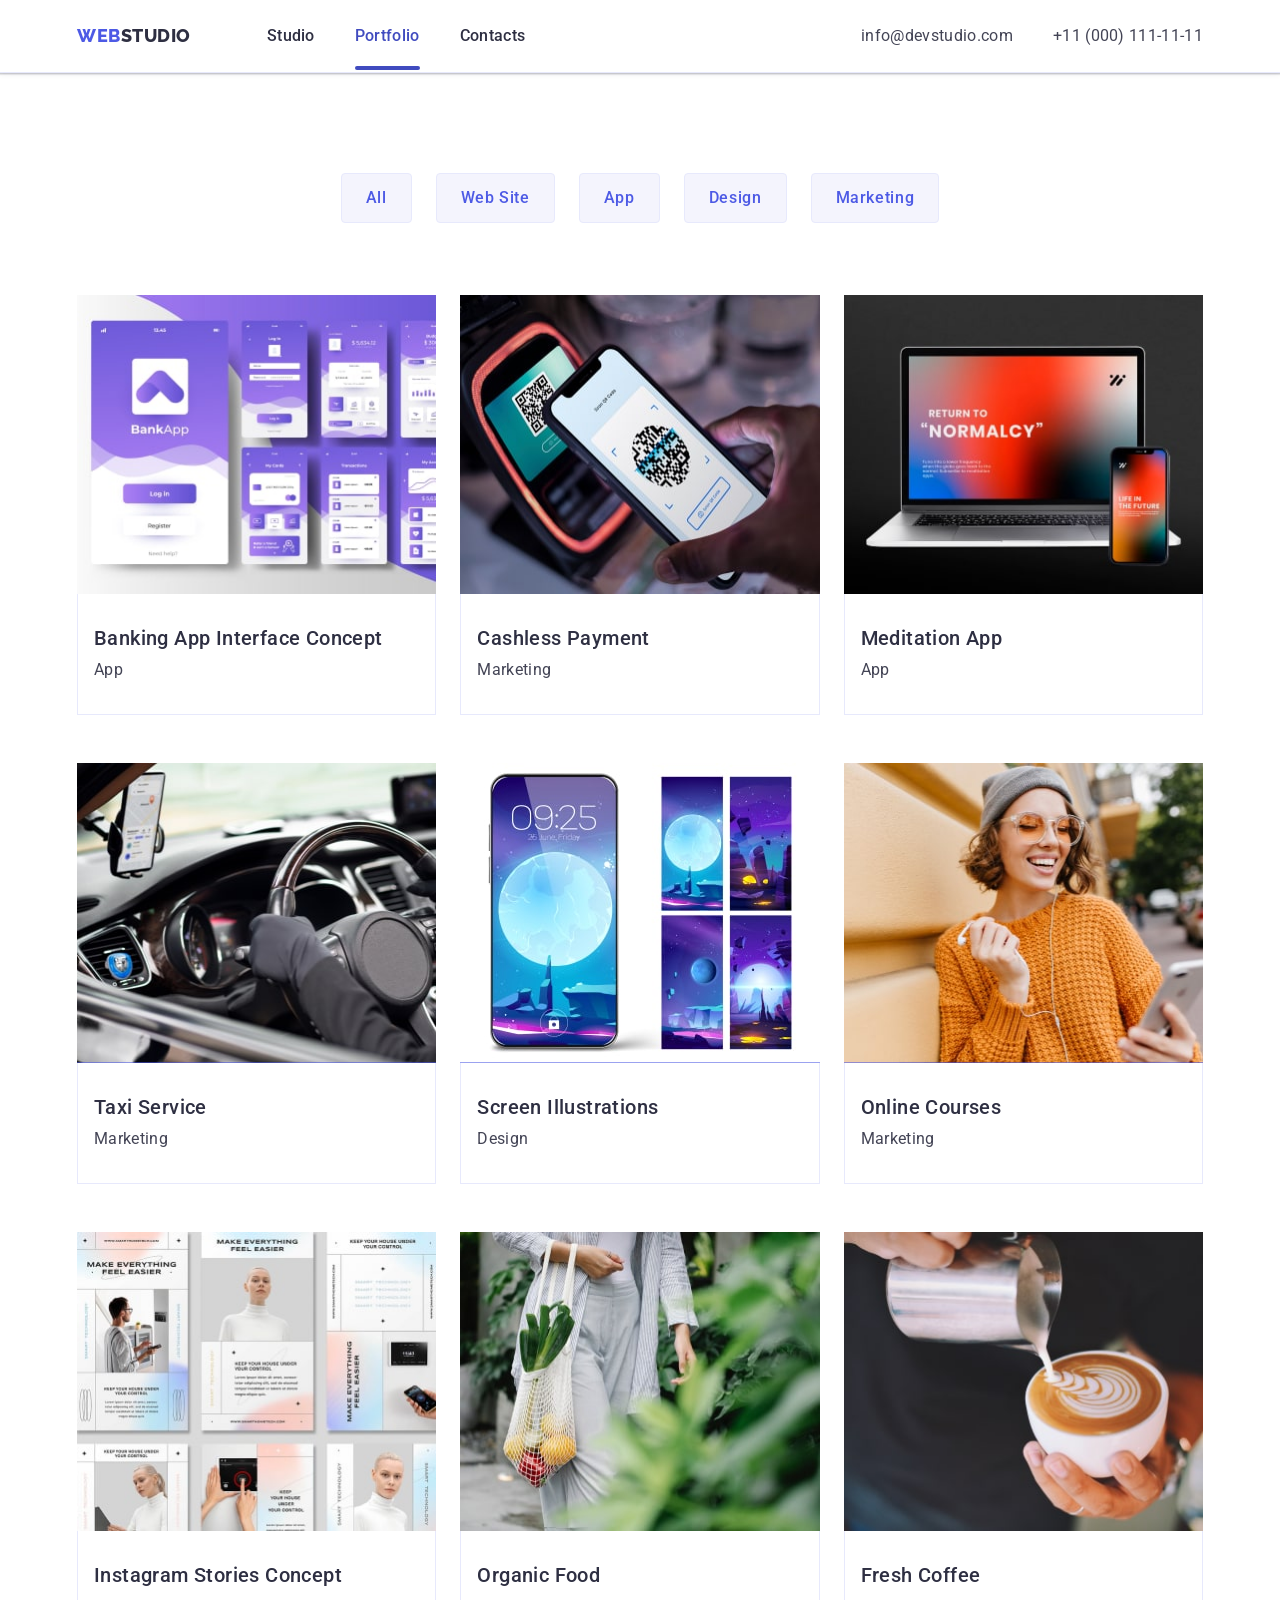
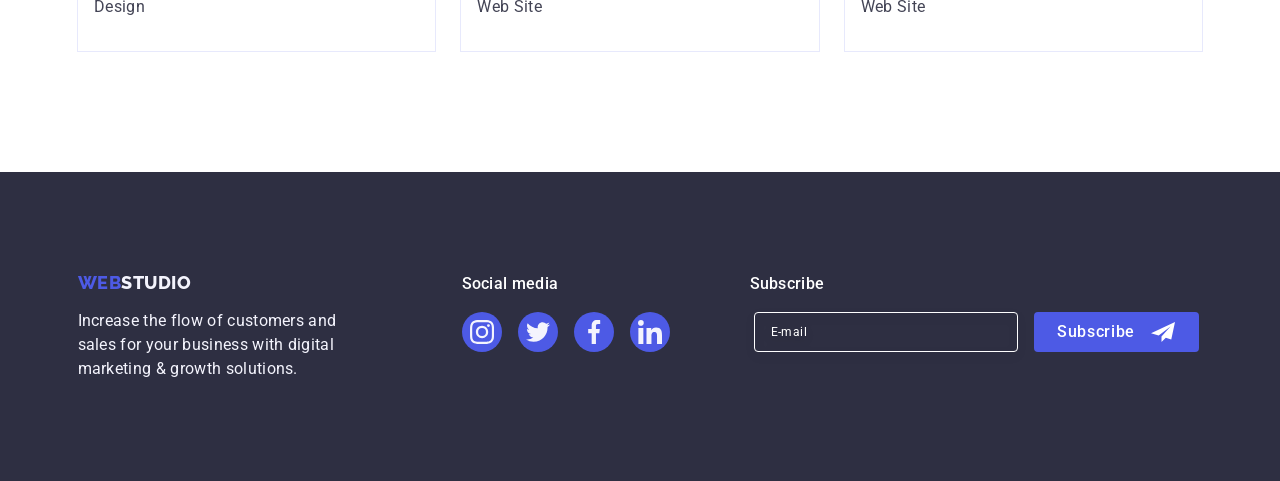
==== commit 4dcf18e0: "last update" ====
--- a/portfolio.html
+++ b/portfolio.html
@@ -4,17 +4,11 @@
     <meta charset="UTF-8" />
     <meta name="description" content="Effective Solutions for Your Business" />
     <title>Web Studio</title>
-    <link rel="preconnect" href="https://fonts.googleapis.com" />
-    <link rel="preconnect" href="https://fonts.gstatic.com" />
-    <link rel="preconnect" href="https://fonts.gstatic.com" />
-    <link
-      href="https://fonts.googleapis.com/css2?family=Roboto:wght@400;700&display=swap"
-      rel="stylesheet"
-    />
+    <meta name="viewport" content="width=device-width, initial-scale=1.0" />
     <link rel="preconnect" href="https://fonts.googleapis.com" />
     <link rel="preconnect" href="https://fonts.gstatic.com" crossorigin />
     <link
-      href="https://fonts.googleapis.com/css2?family=Raleway:wght@400;700&display=swap"
+      href="https://fonts.googleapis.com/css2?family=Raleway:wght@400;700&family=Roboto:wght@400;500;700&display=swap"
       rel="stylesheet"
     />
     <link
@@ -25,6 +19,7 @@
       referrerpolicy="no-referrer"
     />
     <link rel="stylesheet" href="./css/styles.css" />
+    <link rel="stylesheet" href="./css/media.css" />
   </head>
   <body>
     <header class="header">
@@ -33,7 +28,7 @@
           <a class="logo link" href="./index.html" target="_self"
             >Web<span class="logo-web">Studio</span></a
           >
-          <ul class="list">
+          <ul class="header-menu list">
             <li>
               <a class="nav-link link" href="./index.html" target="_self"
                 >Studio</a
@@ -53,7 +48,7 @@
           </ul>
         </nav>
 
-        <address class="address">
+        <address class="header-menu address">
           <ul class="list">
             <li>
               <a
@@ -73,6 +68,89 @@
             </li>
           </ul>
         </address>
+        <button type="button" class="mob-menu-btn" data-menu-open>
+          <svg class="icon" width="32" height="22">
+            <use href="./images/icons.svg#icon-mob-menu"></use>
+          </svg>
+        </button>
+      </div>
+      <div class="mob-menu is-hidden" data-menu>
+        <button type="button" data-menu-close class="button-close">
+          <svg width="8" height="8">
+            <use href="./images/icons.svg#icon-close"></use>
+          </svg>
+        </button>
+        <ul class="mob-menu-list list">
+          <li>
+            <a class="mob-menu-link link" href="./index.html" target="_self"
+              >Studio</a
+            >
+          </li>
+          <li>
+            <a
+              class="mob-menu-link link current-page"
+              href="./portfolio.html"
+              target="_self"
+              >Portfolio</a
+            >
+          </li>
+          <li>
+            <a class="mob-menu-link link" href="">Contacts</a>
+          </li>
+        </ul>
+
+        <div>
+          <address class="mob-menu-address">
+            <ul class="mob-menu-address-list list">
+              <li>
+                <a
+                  class="mob-menu-address-number link"
+                  href="tel:+110001111111"
+                  target="_blank"
+                  >+11 (000) 111-11-11</a
+                >
+              </li>
+              <li>
+                <a
+                  class="mob-menu-address-email link"
+                  href="mailto:info@devstudio.com"
+                  target="_blank"
+                  >info@devstudio.com</a
+                >
+              </li>
+            </ul>
+          </address>
+          <ul class="mob-menu-soc-list list">
+            <li class="item">
+              <a href="" class="link">
+                <svg class="icon social-icon" width="24" height="24">
+                  <use href="./images/icons.svg#icon-instagram"></use>
+                </svg>
+              </a>
+            </li>
+            <li class="item">
+              <a href="" class="link">
+                <svg class="icon social-icon" width="24" height="24">
+                  <use href="./images/icons.svg#icon-twitter"></use>
+                </svg>
+              </a>
+            </li>
+            <li class="item">
+              <a href="" class="link">
+                <svg class="icon social-icon" width="24" height="24">
+                  <use href="./images/icons.svg#icon-facebook"></use>
+                </svg>
+              </a>
+            </li>
+            <li class="item">
+              <a href="" class="link">
+                <svg class="icon social-icon" width="24" height="24">
+                  <use href="./images/icons.svg#icon-linkedin"></use>
+                </svg>
+              </a>
+            </li>
+          </ul>
+        </div>
       </div>
     </header>
 
@@ -93,6 +171,10 @@
               <a class="link" href="">
                 <div class="overlay">
                   <img
+                    srcset="
+                      ./images/portfolio-img-1.jpg    1x,
+                      ./images/portfolio-img-1-2x.jpg 2x
+                    "
                     src="./images/portfolio-img-1.jpg"
                     alt="photo Banking App Interface Concept"
                     width="360"
@@ -114,6 +196,10 @@
               <a class="link" href="">
                 <div class="overlay">
                   <img
+                    srcset="
+                      ./images/portfolio-img-2.jpg    1x,
+                      ./images/portfolio-img-2-2x.jpg 2x
+                    "
                     src="./images/portfolio-img-2.jpg"
                     alt="photo Banking App Interface Concept"
                     width="360"
@@ -135,6 +221,10 @@
               <a class="link" href="">
                 <div class="overlay">
                   <img
+                    srcset="
+                      ./images/portfolio-img-3.jpg    1x,
+                      ./images/portfolio-img-3-2x.jpg 2x
+                    "
                     src="./images/portfolio-img-3.jpg"
                     alt="photo Banking App Interface Concept"
                     width="360"
@@ -156,6 +246,10 @@
               <a class="link" href="">
                 <div class="overlay">
                   <img
+                    srcset="
+                      ./images/portfolio-img-4.jpg    1x,
+                      ./images/portfolio-img-4-2x.jpg 2x
+                    "
                     src="./images/portfolio-img-4.jpg"
                     alt="photo Banking App Interface Concept"
                     width="360"
@@ -177,6 +271,10 @@
               <a class="link" href="">
                 <div class="overlay">
                   <img
+                    srcset="
+                      ./images/portfolio-img-5.jpg    1x,
+                      ./images/portfolio-img-5-2x.jpg 2x
+                    "
                     src="./images/portfolio-img-5.jpg"
                     alt="photo Banking App Interface Concept"
                     width="360"
@@ -198,6 +296,10 @@
               <a class="link" href="">
                 <div class="overlay">
                   <img
+                    srcset="
+                      ./images/portfolio-img-6.jpg    1x,
+                      ./images/portfolio-img-6-2x.jpg 2x
+                    "
                     src="./images/portfolio-img-6.jpg"
                     alt="photo Banking App Interface Concept"
                     width="360"
@@ -219,6 +321,10 @@
               <a class="link" href="">
                 <div class="overlay">
                   <img
+                    srcset="
+                      ./images/portfolio-img-7.jpg    1x,
+                      ./images/portfolio-img-7-2x.jpg 2x
+                    "
                     src="./images/portfolio-img-7.jpg"
                     alt="photo Banking App Interface Concept"
                     width="360"
@@ -240,6 +346,10 @@
               <a class="link" href="">
                 <div class="overlay">
                   <img
+                    srcset="
+                      ./images/portfolio-img-8.jpg    1x,
+                      ./images/portfolio-img-8-2x.jpg 2x
+                    "
                     src="./images/portfolio-img-8.jpg"
                     alt="photo Banking App Interface Concept"
                     width="360"
@@ -261,6 +371,10 @@
               <a class="link" href="">
                 <div class="overlay">
                   <img
+                    srcset="
+                      ./images/portfolio-img-9.jpg    1x,
+                      ./images/portfolio-img-9-2x.jpg 2x
+                    "
                     src="./images/portfolio-img-9.jpg"
                     alt="photo Banking App Interface Concept"
                     width="360"
@@ -350,5 +464,6 @@
         </div>
       </div>
     </footer>
+    <script src="./js/mobile-menu.js"></script>
   </body>
 </html>
--- a/css/styles.css
+++ b/css/styles.css
@@ -15,12 +15,12 @@
   font-family: "Roboto", sans-serif;
   color: #434455;
   background-color: #ffffff;
-  line-height: 1.5;
-  letter-spacing: 0.02em;
 }
 
 img {
   display: block;
+  max-width: 100%;
+  height: auto;
 }
 
 h1,
@@ -35,10 +35,81 @@
 }
 
 .container {
+  margin: 0 auto;
+  padding: 0 16px;
+}
+
+.list {
+  list-style: none;
+  padding: 0;
+  margin: 0;
+}
+
+.title {
+  color: var(--main-text-color);
+  font-size: 20px;
+  font-weight: 500;
+  line-height: 1.2;
+  letter-spacing: 0.02em;
+}
+
+.button {
+  font-family: "Roboto", sans-serif;
+  cursor: pointer;
+  font-size: 16px;
+  letter-spacing: 0.04em;
+  font-weight: 500;
+  line-height: 1.5;
+}
+
+.link {
+  text-decoration: none;
+}
+
+.link:hover,
+.link:focus {
+  text-decoration: underline;
+  color: var(--hover-link-color);
+}
+
+/* --------------Header---------- */
+
+.header {
+  border-bottom: 1px solid #e7e9fc;
+  box-shadow: 0px 2px 1px rgba(46, 47, 66, 0.08),
+    0px 1px 1px rgba(46, 47, 66, 0.16), 0px 1px 6px rgba(46, 47, 66, 0.08);
+}
+
+.header .container {
+  display: flex;
+  align-items: center;
+  justify-content: space-between;
+  padding: 24px 15px;
+}
+
+.header-menu {
+  display: none;
+}
+
+.page-nav {
+  display: flex;
+  align-items: center;
+}
+
+.page-nav .current-page {
+  position: relative;
+  color: #404bbf;
+  transition: color 250ms cubic-bezier(0.4, 0, 0.2, 1);
+}
+.page-nav .current-page::after {
+  content: "";
+  height: 4px;
   width: 100%;
-  max-width: 1158px;
-  margin: 0 auto;
-  padding: 0 15px;
+  bottom: -1px;
+  left: 0;
+  background-color: #404bbf;
+  border-radius: 2px;
+  position: absolute;
 }
 
 .logo {
@@ -51,13 +122,6 @@
   color: var(--button-default-background);
 }
 
-.list {
-  list-style: none;
-  font-size: 16px;
-  padding: 0;
-  margin: 0;
-}
-
 .nav-link {
   font-weight: 500;
   font-size: 16px;
@@ -81,43 +145,121 @@
 }
 
 .address-link {
-  font-size: 16px;
-  line-height: 1.5;
+  font-size: 12px;
+  line-height: 1.16;
   letter-spacing: 0.02em;
   color: var(--address-link-color);
   transition: color 250ms cubic-bezier(0.4, 0, 0.2, 1);
 }
 
-.title {
+.address:hover {
+  color: var(--hover-link-color);
+}
+
+/* --------------Mobile Menu--------------- */
+
+.mob-menu-btn {
+  display: flex;
+  justify-content: center;
+  align-items: center;
+  background-color: transparent;
+  border: none;
+  padding: 0;
+}
+
+.mob-menu-btn .icon {
+  stroke: #2e2f42;
+}
+
+.mob-menu {
+  display: flex;
+  flex-direction: column;
+  justify-content: space-between;
+  position: fixed;
+  width: 100vw;
+  height: 100%;
+  overflow-y: auto;
+  top: 0;
+  z-index: 999;
+  padding: 80px 40px 40px;
+  background-color: var(--white-color);
+  box-shadow: 0px 1px 6px 0px rgba(46, 47, 66, 0.08),
+    0px 1px 1px 0px rgba(46, 47, 66, 0.16),
+    0px 2px 1px 0px rgba(46, 47, 66, 0.08);
+  transform: translateX(0);
+  transition: opacity 250ms cubic-bezier(0.4, 0, 0.2, 1),
+    visibility 250ms cubic-bezier(0.4, 0, 0.2, 1),
+    transform 250ms cubic-bezier(0.4, 0, 0.2, 1);
+}
+
+.mob-menu.is-hidden {
+  transform: translateX(-100%);
+}
+
+.mob-menu-list {
+  display: flex;
+  flex-direction: column;
+  gap: 40px;
+  margin-bottom: 40px;
+}
+
+.mob-menu-link {
   color: var(--main-text-color);
+  font-size: 36px;
+  font-weight: 700;
+  line-height: 1.11;
+  letter-spacing: 0.02em;
+  text-transform: capitalize;
+}
+
+.mob-menu .current-page {
+  color: var(--button-hover-background);
+}
+
+.mob-menu-address-list {
+  font-style: normal;
+  display: flex;
+  flex-direction: column;
+  gap: 40px;
+}
+
+.mob-menu-address-number {
+  font-size: 36px;
+  font-weight: 700;
+  color: var(--button-default-background);
+  line-height: 1.11;
+  letter-spacing: 0.02em;
+}
+
+.mob-menu-address-email {
+  color: var(--address-link-color);
   font-size: 20px;
   font-weight: 500;
   line-height: 1.2;
   letter-spacing: 0.02em;
 }
 
-.button {
-  font-family: "Roboto", sans-serif;
-  cursor: pointer;
-  font-size: 16px;
-  letter-spacing: 0.04em;
-  font-weight: 500;
-  line-height: 1.5;
-}
-
-.link {
-  text-decoration: none;
-}
-
-.link:hover,
-.link:focus {
-  text-decoration: underline;
-  color: var(--hover-link-color);
-}
-
-.address:hover {
-  color: var(--hover-link-color);
-}
+.mob-menu-address {
+  margin-bottom: 48px;
+}
+
+.mob-menu-soc-list {
+  display: flex;
+  flex-wrap: wrap;
+  gap: 24px 56px;
+}
+
+.mob-menu-soc-list .link {
+  display: flex;
+  justify-content: center;
+  align-items: center;
+  width: 40px;
+  height: 40px;
+  background-color: var(--button-default-background);
+  border-radius: 50%;
+}
+
+/* -----------Section hero----------------- */
 
 .hero .button {
   color: white;
@@ -129,6 +271,50 @@
   transition: background-color 250ms cubic-bezier(0.4, 0, 0.2, 1);
 }
 
+.hero .container {
+  display: flex;
+  flex-direction: column;
+  align-items: center;
+  padding: 112px 54px;
+}
+
+.hero {
+  background-image: linear-gradient(
+      to bottom,
+      rgba(46, 47, 66, 0.7),
+      rgba(46, 47, 66, 0.7)
+    ),
+    url(../images/./bg-hero-mob-1x.jpg);
+  background-repeat: no-repeat;
+  background-size: cover;
+  background-position: center;
+  background-color: var(--main-text-color);
+}
+
+@media (min-device-pixel-ratio: 2),
+  (min-resolution: 192dpi),
+  (min-resolution: 2dppx) {
+  .hero {
+    background-image: linear-gradient(
+        to bottom,
+        rgba(46, 47, 66, 0.7),
+        rgba(46, 47, 66, 0.7)
+      ),
+      url(../images/./bg-hero-mob-2x.jpg);
+  }
+}
+
+.page-title {
+  font-size: 36px;
+  font-weight: 700;
+  line-height: 1.11;
+  text-align: center;
+  letter-spacing: 0.02em;
+  color: #ffffff;
+  max-width: 496px;
+  margin-bottom: 72px;
+}
+
 /* -----------Section two----------------- */
 
 .section-two .list {
@@ -147,13 +333,14 @@
   margin: 0 auto 8px;
   font-weight: 700;
   line-height: 1.11;
-  letter-spacing: 0.72px;
   text-transform: capitalize;
 }
 
 .section-two .item .text {
+  font-size: 16px;
+  font-family: Roboto;
+  line-height: 1.5;
   font-weight: 500;
-  line-height: 1.5;
 }
 
 .section-two .icon-div {
@@ -170,31 +357,6 @@
 .button:focus {
   background-color: var(--button-hover-background);
   color: white;
-}
-
-.hero {
-  max-width: 1440px;
-  margin-left: auto;
-  margin-right: auto;
-  background-image: linear-gradient(
-      to bottom,
-      rgba(46, 47, 66, 0.7),
-      rgba(46, 47, 66, 0.7)
-    ),
-    url(../images/office.jpg);
-  background-repeat: no-repeat;
-  background-size: cover;
-  background-position: center;
-  background-color: var(--main-text-color);
-}
-
-.page-title {
-  font-size: 56px;
-  line-height: 1.07;
-  text-align: center;
-  letter-spacing: 0.02em;
-  color: #ffffff;
-  max-width: 496px;
 }
 
 .text {
@@ -244,7 +406,6 @@
 
 .team-li {
   background-color: #ffffff;
-  /* width: calc((100% - 72px) / 4); */
   border-radius: 0px 0px 4px 4px;
   box-shadow: 0px 1px 6px rgba(46, 47, 66, 0.08),
     0px 1px 1px rgba(46, 47, 66, 0.16), 0px 2px 1px rgba(46, 47, 66, 0.08);
@@ -264,63 +425,17 @@
   margin-bottom: 8px;
 }
 
-.header {
-  border-bottom: 1px solid #e7e9fc;
-  box-shadow: 0px 2px 1px rgba(46, 47, 66, 0.08),
-    0px 1px 1px rgba(46, 47, 66, 0.16), 0px 1px 6px rgba(46, 47, 66, 0.08);
-}
-
-.header .container {
-  display: flex;
-  flex-direction: row;
-  justify-content: space-between;
-  align-items: center;
-  flex-wrap: nowrap;
-  gap: 50px;
-}
-
-.page-nav {
-  display: flex;
-  align-items: center;
-}
-
-.page-nav .list {
-  display: flex;
-  gap: 40px;
-  padding: 24px 0;
-  margin: 0 0;
-}
-
-.address .list {
-  display: flex;
-  gap: 40px;
-}
-
-.hero {
-  padding: 188px 0;
-}
-
-.hero .container {
-  display: flex;
-  flex-direction: column;
-  align-items: center;
-}
-
-.address {
-  flex-shrink: 0;
-}
+/* --------------Section Filter------------- */
 
 .section-filter {
-  padding: 96px 0 120px;
-}
-
-.section-filter .list {
-  justify-content: center;
+  padding: 48px 0;
+}
+
+.filter-buttons {
+  display: flex;
   flex-wrap: wrap;
-}
-
-.filter-buttons {
-  margin-bottom: 72px;
+  gap: 16px 24px;
+  margin-bottom: 48px;
 }
 
 .filter-buttons .button {
@@ -348,12 +463,18 @@
 }
 
 .filter-list {
-  column-gap: 24px;
-  row-gap: 48px;
+  display: flex;
+  flex-wrap: wrap;
+  gap: 48px;
+}
+
+.filter-list .overlay img {
+  width: 100%;
+  height: 100%;
 }
 
 .filter-list .item {
-  width: calc((100% - 48px) / 3);
+  max-width: 396px;
 }
 
 .filter-list .item-desc {
@@ -469,6 +590,8 @@
   transform: translateY(0%);
 }
 
+/* ------------------Modal------------------------ */
+
 .backdrop {
   position: fixed;
   background: rgba(46, 47, 66, 0.4);
@@ -492,16 +615,16 @@
   left: 50%;
   top: 50%;
   transform: translate(-50%, -50%);
-  width: 408px;
+  width: 91.5%;
+  max-width: 392px;
   min-height: 584px;
   box-shadow: 0px 1px 1px rgba(0, 0, 0, 0.14), 0px 1px 3px rgba(0, 0, 0, 0.12),
     0px 2px 1px rgba(0, 0, 0, 0.2);
   border-radius: 4px;
-  transition: transform 250ms cubic-bezier(0.4, 0, 0.2, 1);
   padding: 72px 24px 24px;
 }
 
-.modal .button-close {
+.button-close {
   display: flex;
   align-items: center;
   justify-content: center;
@@ -521,198 +644,16 @@
     border 250ms cubic-bezier(0.4, 0, 0.2, 1);
 }
 
-.modal .button-close:hover,
-.modal .button-close:focus {
+.button-close:hover,
+.button-close:focus {
   border: none;
   background-color: var(--ocean-color);
   fill: var(--white-color);
 }
 
-.modal .button-close svg {
+.button-close svg {
   fill: inherit;
   transition: fill 250ms cubic-bezier(0.4, 0, 0.2, 1);
-}
-
-.current-page {
-  position: relative;
-  color: #404bbf;
-  transition: color 250ms cubic-bezier(0.4, 0, 0.2, 1);
-}
-.current-page::after {
-  content: "";
-  height: 4px;
-  width: 100%;
-  bottom: -1px;
-  left: 0;
-  background-color: #404bbf;
-  border-radius: 2px;
-  position: absolute;
-}
-
-/*---------------Footer------------------*/
-
-.footer {
-  background-color: var(--main-text-color);
-}
-
-.footer .container {
-  display: flex;
-  flex-wrap: wrap;
-  gap: 72px 24px;
-  padding: 96px 15px;
-  align-items: baseline;
-  justify-content: center;
-}
-
-.footer-title {
-  font-weight: 500;
-  font-size: 16px;
-  line-height: 1.5;
-  color: #f4f4fd;
-  letter-spacing: 0.02em;
-  color: var(--white-color);
-  margin-bottom: 16px;
-  margin-top: 0;
-  text-align: center;
-}
-
-.footer .list {
-  display: flex;
-  gap: 16px;
-}
-
-.footer-logo-div {
-  display: flex;
-  justify-content: center;
-  flex-direction: column;
-  align-items: center;
-}
-
-.footer-logo-div .link {
-  display: inline-block;
-  margin-bottom: 16px;
-}
-
-.footer .logo-web {
-  color: #f4f4fd;
-}
-
-.footer-logo-div .text {
-  max-width: 264px;
-  color: #f4f4fd;
-  margin: 0 0;
-}
-
-.footer-social-div .item {
-  width: 40px;
-  height: 40px;
-}
-
-.footer-social-div .link {
-  width: 100%;
-  height: 100%;
-  background-color: var(--button-default-background);
-  border-radius: 50%;
-  display: flex;
-  justify-content: center;
-  align-items: center;
-  transition: background-color 250ms cubic-bezier(0.4, 0, 0.2, 1);
-}
-
-.footer-social-div .link:hover,
-.footer-social-div .link:focus {
-  background-color: #31d0aa;
-}
-
-.footer-form {
-  display: flex;
-  flex-wrap: wrap;
-  align-items: center;
-  justify-content: center;
-  gap: 16px;
-}
-
-input,
-textarea {
-  font-family: inherit;
-  border: none;
-  margin: 0;
-  padding: 0;
-}
-
-.footer-subscribe-div {
-  width: 100%;
-}
-
-.footer-input-label {
-  width: 100%;
-}
-
-.footer-input {
-  width: 100%;
-  height: 40px;
-  border-radius: 4px;
-  border: 1px solid #ffffff;
-  opacity: 0.3;
-  background-color: transparent;
-  padding-left: 16px;
-  color: var(--white-color);
-  outline: none;
-  font-size: 12px;
-  line-height: 1.5;
-  letter-spacing: 0.04em;
-  filter: drop-shadow(0px 4px 4px rgba(0, 0, 0, 0.15));
-  transition: border-color 250ms cubic-bezier(0.4, 0, 0.2, 1);
-}
-
-.footer-input:focus-within {
-  border-color: var(--button-default-background);
-}
-
-.footer-input::placeholder {
-  color: var(--white-color);
-  font-style: normal;
-  font-weight: 400;
-  font-size: 12px;
-  line-height: 24px;
-  letter-spacing: 0.04em;
-}
-
-.subscribe-button {
-  min-width: 165px;
-  height: 40px;
-  display: flex;
-  align-items: center;
-  justify-content: center;
-  letter-spacing: 0.04em;
-  color: var(--white-color);
-  background-color: var(--button-default-background);
-  border-radius: 4px;
-  border: none;
-  fill: currentColor;
-  cursor: pointer;
-  font-size: 16px;
-  font-weight: 500;
-  line-height: 1.5;
-  transition: background-color 250ms cubic-bezier(0.4, 0, 0.2, 1);
-}
-
-.subscribe-button:is(:hover, :focus) {
-  background-color: var(--button-hover-background);
-}
-
-.footer-subscribe-label {
-  margin: 0 0 16px 0;
-  font-weight: 500;
-  font-size: 16px;
-  line-height: 24px;
-  letter-spacing: 0.02em;
-  color: #ffffff;
-  text-align: center;
-}
-
-.subscribe-button-icon {
-  margin-left: 16px;
 }
 
 .modal-label {
@@ -724,13 +665,6 @@
   color: var(--main-text-color);
   margin-bottom: 16px;
 }
-
-/* .modal-form {
-  display: flex;
-  flex-direction: column;
-  align-items: stretch;
-  gap: 8px;
-} */
 
 .label-input {
   display: block;
@@ -853,10 +787,6 @@
   fill: transparent;
 }
 
-/* .icon-check {
-  fill: transparent;
-} */
-
 .modal-form .checkbox:checked + .label-policy .custom-checkbox {
   background-color: var(--ocean-color);
   border: none;
@@ -892,3 +822,550 @@
 .modal-textarea-container {
   margin-bottom: 16px;
 }
+
+/*---------------Footer------------------*/
+
+.footer {
+  background-color: var(--main-text-color);
+}
+
+.footer .container {
+  display: flex;
+  flex-wrap: wrap;
+  gap: 72px 24px;
+  padding: 96px 15px;
+  align-items: baseline;
+  justify-content: center;
+}
+
+.footer-title {
+  font-weight: 500;
+  font-size: 16px;
+  line-height: 1.5;
+  color: #f4f4fd;
+  letter-spacing: 0.02em;
+  color: var(--white-color);
+  margin-bottom: 16px;
+  margin-top: 0;
+  text-align: center;
+}
+
+.footer .list {
+  display: flex;
+  gap: 16px;
+}
+
+.footer-logo-div {
+  display: flex;
+  justify-content: center;
+  flex-direction: column;
+  align-items: center;
+}
+
+.footer-logo-div .link {
+  display: inline-block;
+  margin-bottom: 16px;
+}
+
+.footer .logo-web {
+  color: #f4f4fd;
+}
+
+.footer-logo-div .text {
+  max-width: 264px;
+  color: #f4f4fd;
+  margin: 0 0;
+}
+
+.footer-social-div .item {
+  width: 40px;
+  height: 40px;
+}
+
+.footer-social-div .link {
+  width: 100%;
+  height: 100%;
+  background-color: var(--button-default-background);
+  border-radius: 50%;
+  display: flex;
+  justify-content: center;
+  align-items: center;
+  transition: background-color 250ms cubic-bezier(0.4, 0, 0.2, 1);
+}
+
+.footer-social-div .link:hover,
+.footer-social-div .link:focus {
+  background-color: #31d0aa;
+}
+
+.footer-form {
+  display: flex;
+  flex-wrap: wrap;
+  align-items: center;
+  justify-content: center;
+  gap: 16px;
+}
+
+input,
+textarea {
+  font-family: inherit;
+  border: none;
+  margin: 0;
+  padding: 0;
+}
+
+.footer-subscribe-div {
+  width: 100%;
+}
+
+.footer-input-label {
+  width: 100%;
+}
+
+.footer-input {
+  width: 100%;
+  height: 40px;
+  border-radius: 4px;
+  border: 1px solid #ffffff;
+  opacity: 0.3;
+  background-color: transparent;
+  padding-left: 16px;
+  color: var(--white-color);
+  outline: none;
+  font-size: 12px;
+  line-height: 1.5;
+  letter-spacing: 0.04em;
+  filter: drop-shadow(0px 4px 4px rgba(0, 0, 0, 0.15));
+  transition: border-color 250ms cubic-bezier(0.4, 0, 0.2, 1);
+}
+
+.footer-input:focus-within {
+  border-color: var(--button-default-background);
+}
+
+.footer-input::placeholder {
+  color: var(--white-color);
+  font-style: normal;
+  font-weight: 400;
+  font-size: 12px;
+  line-height: 24px;
+  letter-spacing: 0.04em;
+}
+
+.subscribe-button {
+  min-width: 165px;
+  height: 40px;
+  display: flex;
+  align-items: center;
+  justify-content: center;
+  letter-spacing: 0.04em;
+  color: var(--white-color);
+  background-color: var(--button-default-background);
+  border-radius: 4px;
+  border: none;
+  fill: currentColor;
+  cursor: pointer;
+  font-size: 16px;
+  font-weight: 500;
+  line-height: 1.5;
+  transition: background-color 250ms cubic-bezier(0.4, 0, 0.2, 1);
+}
+
+.subscribe-button:is(:hover, :focus) {
+  background-color: var(--button-hover-background);
+}
+
+.footer-subscribe-label {
+  margin: 0 0 16px 0;
+  font-weight: 500;
+  font-size: 16px;
+  line-height: 24px;
+  letter-spacing: 0.02em;
+  color: #ffffff;
+  text-align: center;
+}
+
+.subscribe-button-icon {
+  margin-left: 16px;
+}
+
+/*// MOBILE MEDIA */
+
+@media screen and (min-width: 428px) and (max-width: 767px) {
+  .container {
+    max-width: 428px;
+  }
+
+  /* -----------Section two----------------- */
+
+  .section-two .list {
+    width: 100%;
+  }
+}
+
+@media screen and (min-width: 768px) and (max-width: 1157px) {
+  .container {
+    max-width: 768px;
+  }
+
+  /* ---------------Header------------------- */
+
+  .header .container {
+    padding: 16px;
+  }
+
+  .mob-menu-btn {
+    display: none;
+  }
+
+  .header-menu {
+    display: flex;
+    gap: 40px;
+  }
+
+  .page-nav {
+    gap: 120px;
+  }
+
+  .address .item {
+    font-size: 12px;
+  }
+
+  .address .list {
+    display: flex;
+    flex-direction: column;
+    gap: 12px;
+  }
+
+  /* -----------Section hero----------------- */
+
+  .hero {
+    background-image: linear-gradient(
+        to bottom,
+        rgba(46, 47, 66, 0.7),
+        rgba(46, 47, 66, 0.7)
+      ),
+      url(../images/./bg-hero-tab-1x.jpg);
+  }
+
+  @media (min-device-pixel-ratio: 2),
+    (min-resolution: 192dpi),
+    (min-resolution: 2dppx) {
+    .hero {
+      background-image: linear-gradient(
+          to bottom,
+          rgba(46, 47, 66, 0.7),
+          rgba(46, 47, 66, 0.7)
+        ),
+        url(../images/./bg-hero-tab-2x.jpg);
+    }
+  }
+
+  .hero .container {
+    padding: 112px 0;
+  }
+
+  .page-title {
+    font-size: 56px;
+    line-height: 1.07;
+    margin-bottom: 36px;
+  }
+
+  /* -----------Section two----------------- */
+
+  .section-two .list .item {
+    width: calc((100% - 24px) / 2);
+  }
+
+  .section-two .item .title {
+    text-align: left;
+  }
+
+  /* -----------Section four----------------- */
+
+  .section-four .team-list {
+    gap: 64px 24px;
+  }
+
+  /* -----------Section five----------------- */
+
+  .section-five .container {
+    padding: 0 108px;
+  }
+
+  .section-five .list {
+    gap: 72px 24px;
+  }
+
+  .section-five .item {
+    width: calc((100% - 48px) / 3);
+  }
+
+  /* -----------Footer----------------- */
+
+  .footer-subscribe-label {
+    text-align: left;
+  }
+
+  .footer-input-label {
+    max-width: 264px;
+  }
+
+  .footer .container {
+    justify-content: left;
+    padding: 96px 108px;
+  }
+
+  .footer-form {
+    justify-content: left;
+    gap: 24px;
+  }
+
+  .footer-logo-div {
+    align-items: start;
+  }
+
+  .footer-title {
+    text-align: left;
+  }
+
+  /* ------------------Modal------------------------ */
+
+  .modal {
+    max-width: 408px;
+  }
+
+  /* ----------------Section Filter------------------ */
+
+  .section-filter {
+    padding: 64px 0 96px;
+  }
+
+  .filter-buttons {
+    justify-content: center;
+    margin-bottom: 64px;
+  }
+
+  .filter-list {
+    gap: 72px 24px;
+  }
+
+  .filter-list .item {
+    width: calc((100% - 24px) / 2);
+  }
+}
+
+@media screen and (min-width: 1158px) {
+  .container {
+    max-width: 1158px;
+  }
+
+  /* ---------------Header------------------- */
+
+  .mob-menu-btn {
+    display: none;
+  }
+
+  .header .container {
+    padding: 24px 16px;
+  }
+
+  .header-menu {
+    display: flex;
+    gap: 40px;
+  }
+
+  .page-nav {
+    gap: 76px;
+  }
+
+  .address .list {
+    display: flex;
+    gap: 40px;
+  }
+
+  .address-link {
+    font-size: 16px;
+    line-height: 1.5;
+  }
+
+  /* -----------Section hero----------------- */
+
+  .hero {
+    background-image: linear-gradient(
+        to bottom,
+        rgba(46, 47, 66, 0.7),
+        rgba(46, 47, 66, 0.7)
+      ),
+      url(../images/./bg-hero-desk-1x.jpg);
+
+    max-width: 1440px;
+    margin: 0 auto;
+  }
+
+  @media (min-device-pixel-ratio: 2),
+    (min-resolution: 192dpi),
+    (min-resolution: 2dppx) {
+    .hero {
+      background-image: linear-gradient(
+          to bottom,
+          rgba(46, 47, 66, 0.7),
+          rgba(46, 47, 66, 0.7)
+        ),
+        url(../images/./bg-hero-desk-2x.jpg);
+    }
+  }
+
+  .hero .container {
+    padding: 188px 0;
+  }
+
+  .page-title {
+    font-size: 56px;
+    line-height: 1.07;
+    margin-bottom: 48px;
+  }
+
+  /* -----------Section two----------------- */
+
+  .section-two {
+    padding: 120px 0;
+  }
+
+  .section-two .list .item {
+    width: calc((100% - 72px) / 4);
+  }
+
+  .section-two .icon-div {
+    display: flex;
+    justify-content: center;
+    align-items: center;
+    background: #f4f4fd;
+    border-radius: 4px;
+    padding: 24px 0;
+    margin-bottom: 8px;
+  }
+
+  .section-two .item .title {
+    text-align: left;
+    font-size: 20px;
+    font-weight: 500;
+    line-height: 1.2;
+  }
+
+  .section-two .list .text {
+    font-weight: 400;
+  }
+
+  /* -----------Section three----------------- */
+
+  .section-three {
+    display: block;
+    padding-bottom: 120px;
+  }
+
+  .section-three .list {
+    display: flex;
+    gap: 24px;
+  }
+
+  .section-three .item {
+    width: calc((100% - 48px) / 3);
+  }
+
+  /* -----------Section four----------------- */
+
+  .section-four {
+    padding: 120px 0;
+  }
+
+  .section-four .team-list {
+    gap: 24px;
+  }
+
+  .team-li {
+    width: calc((100% - 72px) / 4);
+  }
+
+  /* -----------Section five----------------- */
+
+  .section-five .list {
+    gap: 24px;
+  }
+
+  .section-five {
+    padding: 120px 0;
+  }
+
+  .section-five .container {
+    padding: 0 15px;
+  }
+
+  .section-five .item {
+    width: unset;
+  }
+
+  /* -----------Footer----------------- */
+
+  .footer .container {
+    padding: 100px 15px;
+    gap: 0;
+  }
+
+  .footer-subscribe-div {
+    width: 453px;
+  }
+
+  .footer-input {
+    opacity: 1;
+  }
+
+  .footer-logo-div {
+    margin-right: 120px;
+  }
+
+  .footer-social-div {
+    margin-right: 80px;
+  }
+
+  .footer-input-label {
+    max-width: 264px;
+  }
+
+  .footer-subscribe-label {
+    text-align: left;
+  }
+
+  .footer-logo-div {
+    align-items: start;
+  }
+
+  .footer-title {
+    text-align: left;
+  }
+
+  /* ------------------Modal------------------------ */
+
+  .modal {
+    max-width: 408px;
+  }
+
+  /* ----------------Section Filter------------------ */
+
+  .section-filter {
+    padding: 100px 0 120px;
+  }
+
+  .filter-buttons {
+    justify-content: center;
+    margin-bottom: 72px;
+  }
+
+  .filter-list {
+    gap: 48px 24px;
+  }
+
+  .filter-list .item {
+    width: calc((100% - 48px) / 3);
+  }
+}
